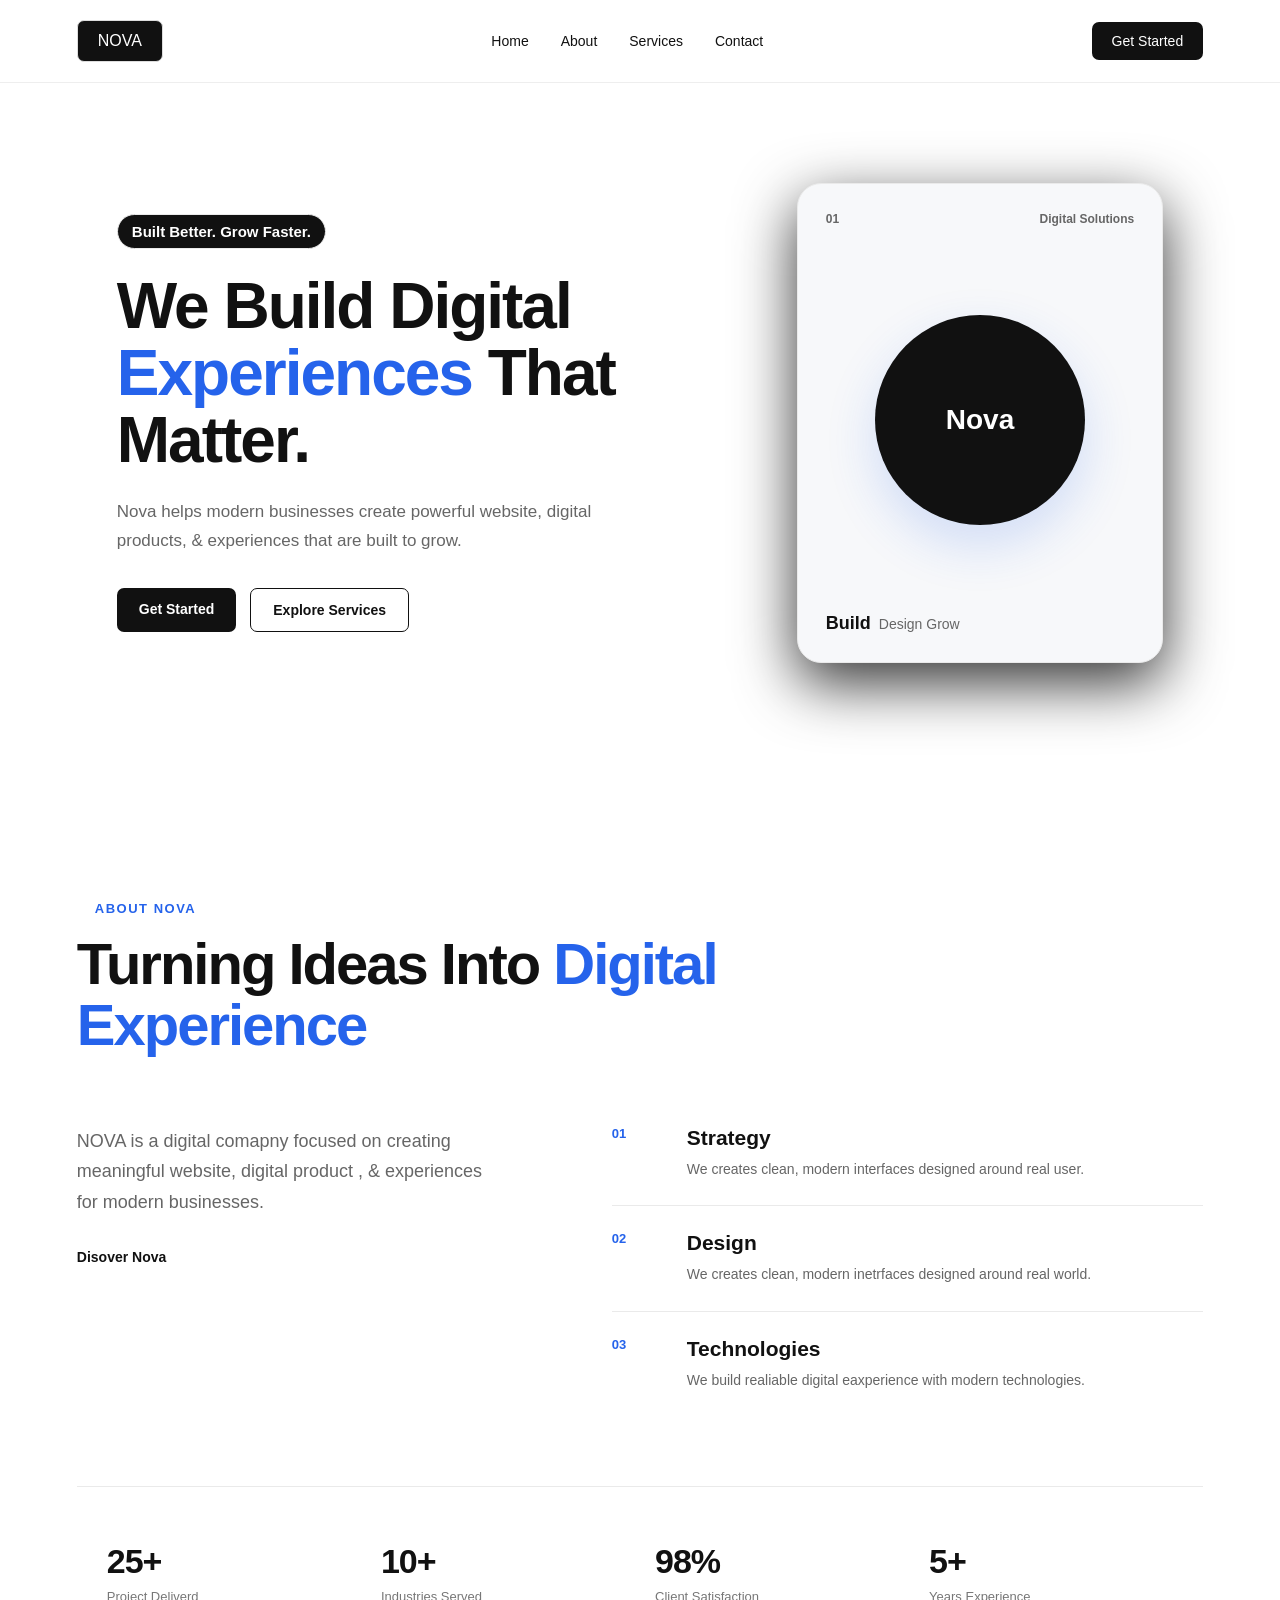
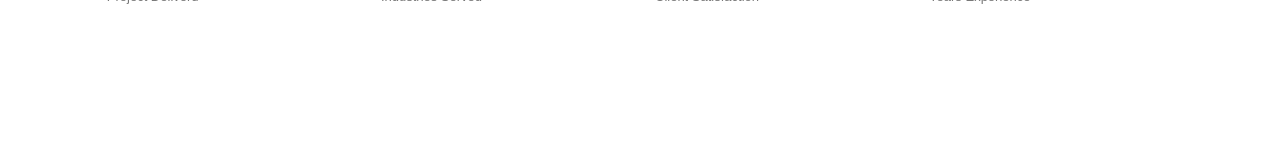
==== nova.html @ 720a5a6a "update html" ====
<!DOCTYPE html>
<html lang="en">
<head>
    <meta charset="UTF-8">
    <meta name="viewport" content="width=device-width, initial-scale=1.0">
    <title>NOVA</title>
    <link rel="stylesheet" href="nova.css">
</head>
<body>
    <header class="header">
        <nav class="navbar">
            <div class="logo" id="logo">NOVA</div>
            <ul class="nav-links">
                <li><a href="#home">Home</a></li>
                <li><a href="#About">About</a></li>
                <li><a href="#Services">Services</a></li>
                <li><a href="#Contact">Contact</a></li>
            </ul>
            <button class="button">Get Started</button>
        </nav>
    </header>

    <main>
        <section class="hero" id="home">
            <div class="hero-content">
                <span class="hero-badge">
                    Built Better. Grow Faster.
                </span>

                <h1>
                    We Build Digital
                    <span>Experiences</span>
                    That Matter.
                </h1>
                <p>Nova helps modern businesses create powerful website, digital products, & experiences that are built to grow.</p>

                <div class="hero-button">
                    <a href="#" class="hero-btn primary-btn">
                        Get Started
                    </a>

                    <a href="#" class="hero-btn secondary-btn">Explore Services</a>
                </div>
            </div>
            <div class="hero-visual">
                <div class="visual-card">
                    <div class="visual-top">
                        <span>01</span>
                        <span>Digital Solutions</span>
                    </div>
                    <div class="visual-circle" id="fNova">
                        Nova
                    </div>
                    <div class="visual-bottom">
                        <strong>
                            Build
                        </strong>
                        <span>
                            Design Grow
                        </span>
                    </div>
                </div>
            </div>
        </section>
        <section class="about" id="About">
            <div class="about-container">
                <div class="about-header">
                    <span class="about-label">
                        ABOUT NOVA
                    </span>
                    <h2>
                        Turning Ideas Into
                        <span>Digital Experience</span>
                    </h2>
                </div>
                <div class="about-main">
                    <div class="about-intro">
                        <p>
                        NOVA is a digital comapny focused on creating meaningful website, digital product , & experiences for modern businesses.
                        </p>
                        <a href="#" class="about-link"> Disover Nova</a>
                    </div>

                    <div class="about-features">
                        <div class="about-feature">
                            <span class="feature-number">
                                01
                            </span>
                            <div>
                                <h3>
                                    Strategy
                                </h3>
                                <p>
                                        We creates clean, modern interfaces designed around real user.
                                </p>
                            </div>
                        </div>
                        <div class="about-feature">
                            <span class="feature-number">
                                02
                            </span>
                            <div>
                                <h3>
                                    Design
                                </h3>
                                <p>
                                    We creates clean, modern inetrfaces designed around real world.
                                </p>
                            </div>
                        </div>
                        <div class="about-feature">
                            <span class="feature-number">
                                03
                            </span>
                            <div>
                                <h3>
                                    Technologies
                                </h3>
                                <p>
                                    We build realiable digital eaxperience with modern technologies.
                                </p>
                            </div>
                        </div>
                    </div>
                </div>
                <div class="about-stats">
                    <div class="about-stat">
                        <strong>
                            25+
                        </strong>
                        <span>
                            Project Deliverd
                        </span>
                    </div>
                    <div class="about-stat">
                        <strong>
                            10+
                        </strong>
                        <span>
                            Industries Served
                        </span>
                    </div>
                    <div class="about-stat">
                        <strong>
                            98%
                        </strong>
                        <span>
                            Client Satisfaction
                        </span>
                    </div>
                    <div class="about-stat">
                        <strong>
                            5+
                        </strong>
                        <span>
                            Years Experience
                        </span>
                    </div>
                </div>
            </div>
        </section>
    </main>
    <script src="nova.js"></script>
</body>
</html>
---- nova.css ----
*{
    margin: 0;
    padding: 0;
    box-sizing: border-box;
}


body{
    font-family: Arial,sans-serif;
    background: #ffffff;
    color: #111111;
}

.header{
    width: 100%;
    padding: 20px 6%;
    border-bottom: 1px solid #eeeeee;
}

.navbar{
    max-width: 1200px;
    margin: auto;
    display: flex;
    align-items: center;
    justify-content: space-between;
}

.nav-links{
    display: flex;
    gap: 32px;
    list-style: none;
}

.button{
    margin: 0;
    padding: 11px 20px;
    border: none;
    border-radius: 7px;
    background: #111111;
    color: #ffffff;
    font-size: 14px;
    cursor: pointer;
    transition: 0.3s ease;
}

.button:hover{
    background: #333333;
    transform: translateY(-2px);
}

.button:active{
    transform: scale(0.96);
}

.visual-circle:hover{
    background: #333333;
    transform: translateY(-2px);
}

.visual-circle:active{
    transform: scale(1);
}

.nav-links a{
    position: relative;
    text-decoration: none;
    color: #111111;
    font-size: 14px;
    font-weight: 500;
    transition: color 0.3 ease;

}

.nav-links a::after{
    content: "";
    position: absolute;
    left: 0;
    bottom: -6px;
    width: 0;
    height: 2px;
    background: #2563eb;
    transition: width 0.3 ease;
}

.nav-links a:hover{
    color: #2563eb;
}

.nav-links a:hover::after{
    width: 100%;
}

.hero{
    max-width: 1200px;
    min-height: 620px;
    margin: auto;
    padding: 100px 6%;
    display: flex;
    align-items: center;
    justify-content: space-between;
    gap: 60px;
}

.hero-content{
    max-width: 620px;
}

.hero-badge{
    display: inline-block;
    margin-bottom: 24px;
    padding: 8px 14px;
    border: 1px solid #eaeaea;
    border-radius: 50px;
    color: #ffffff;
    font-size: 15px;
    font-weight: 600;
    background-color: #111111;
}

.hero-content h1{
    margin-bottom: 24px;
    color: #111111;
    font-size: 64px;
    line-height: 1.05;
    letter-spacing: -2px;
}

.hero-content h1 span{
    color: #2563eb;
}

.hero-content p{
    max-width: 540px;
    margin-bottom: 32px;
    color: #666666;
    font-size: 17px;
    line-height: 1.7;
}

.hero-button{
    display: flex;
    gap: 14px;
}

.hero-btn{
    padding: 13px 22px;
    border-radius: 7px;
    text-decoration: none;
    font-size: 14px;
    font-weight: 600;
    transition: 0.3 ease;
}

.primary-btn{
    background-color: #111111;
    color: #ffffff;
}
.primary-btn:hover{
    background: #2563eb;
    transform: translateY(-2px);
}

.logo{
    padding: 11px 20px;
    border: 1px solid #dddddd;
    border-radius: 7px;
    background-color: #111111;
    color: #ffffff;
    cursor: pointer;
}

.secondary-btn{
    border: 1px solid #dddddd;
    color: #111111;
    border-color: #111111;
}

.secondary-btn:hover{
    background: #2563eb;
    transform: translateY(-2px);
}

.secondary-btn{
    border: 1px solid #dddddd;
    color: #111111;
    border-color: #111111;
}

.secondary-btn:hover{
    border-color: #2563eb;
    color: #ffffff;
    transform: translateY(-2px);
}

.hero-visual{
    width: 430px;
    height: 480px;
    display: flex;
    align-items: center;
    justify-content: center;
}

.visual-card{
    width: 100%;
    height: 100%;
    padding: 28px;
    border: 1px solid #eaeaea;
    border-radius: 24px;
    background-color: #f7f8fa;
    display: flex;
    flex-direction: column;
    justify-content: space-between;
    box-shadow: 0 20px 60px rgba(0, 0, 0, 0.8);
}

.visual-card:hover{
    transform: scale(1.1);
    transition: 2s ease;
}

.visual-card:active{
    scale: 0.96;
}



.visual-top{
    display: flex;
    justify-content: space-between;
    color: #666666;
    font-size: 12px;
    font-weight: 600;
}

.visual-circle{
    width: 210px;
    height: 210px;
    margin: auto;
    border-radius: 50%;
    background: #111111;
    color: #ffffff;
    display: flex;
    align-items: center;
    justify-content: center;
    font-size: 28px;
    font-weight: 700;
    box-shadow: 0 20px 50px rgba(37, 99, 235, 0.18);
    transition: 0.3s ease;
    cursor: pointer;
}

.visual-bottom{
    display: flex;
    align-items: center;
    gap: 8px;
    color: #666666;
    font-size: 14px;
}

.visual-bottom strong{
    color: #111111;
    font-size: 18px;
}

.about{
    padding: 120px 6%;
    background: #ffffff;
}

.about-container{
    max-width: 1200px;
    margin: auto;
}

.about-header{
    max-width: 800px;
    margin-bottom: 70px;
}

.about-label{
    display: inline-block;
    margin: 18px;
    color: #2563eb;
    font-size: 13px;
    font-weight: 700;
    letter-spacing: 1.5px;
}

.about-header h2{
    color: #111111;
    font-size: 58px;
    line-height: 1.05;
    letter-spacing: -2px;
}

.about-header h2 span{
    color: #2563eb;
}


.about-main{
    display: grid;
    grid-template-columns: 1fr 1.3fr;
    gap: 80px;
    padding-bottom: 70px;
    border-bottom: 1px solid #eaeaea;
}

.about-intro{
    max-width: 420px;
}

.about-intro p{
    margin-bottom : 30px;
    color: #666666;
    font-size: 18px;
    line-height: 1.7;
}

.about-link{
    display: inline-flex;
    align-items: center;
    gap: 10px;
    color: #111111;
    text-decoration: none;
    font-size: 14px;
    font-weight: 700;
    transition: 0.3s ease;
}

.about-link:hover{
    color: #2563eb;
}


.about-features{
    display: flex;
    flex-direction: column;
}


.about-feature{
    display: grid;
    grid-template-columns: 55px 1fr;
    gap: 20px;
    padding: 25px 0;
    border-bottom: 1px solid #eaeaea;
    transition: 0.3s ease;
}


.about-feature:first-child{
    padding-top: 0;
}

.about-feature:last-child{
    border-bottom: none;
}


.feature-number{
    color: #2563eb;
    font-size: 13px;
    font-weight: 700;
}

.about-feature h3{
    margin-bottom: 8px;
    color: #111111;
    font-size: 21px;
}


.about-feature p{
    max-width: 430px;
    color: #666666;
    font-size: 14px;
    line-height: 1.6;

}


.about-feature:hover{
    transform: translateX(6px);
}


.about-stats{
    display: grid;
    grid-template-columns: repeat(4,1fr);
    gap: 30px;
    padding: 30px;
    padding-top: 55px;
}



.about-stat{
    display: flex;
    flex-direction: column;
    gap: 8px;
}

.about-stat strong{
    color: #111111;
    font-size: 34px;
    letter-spacing: -1px;
}


.about-stat span{
    color: #777777;
    font-size: 13px;
}
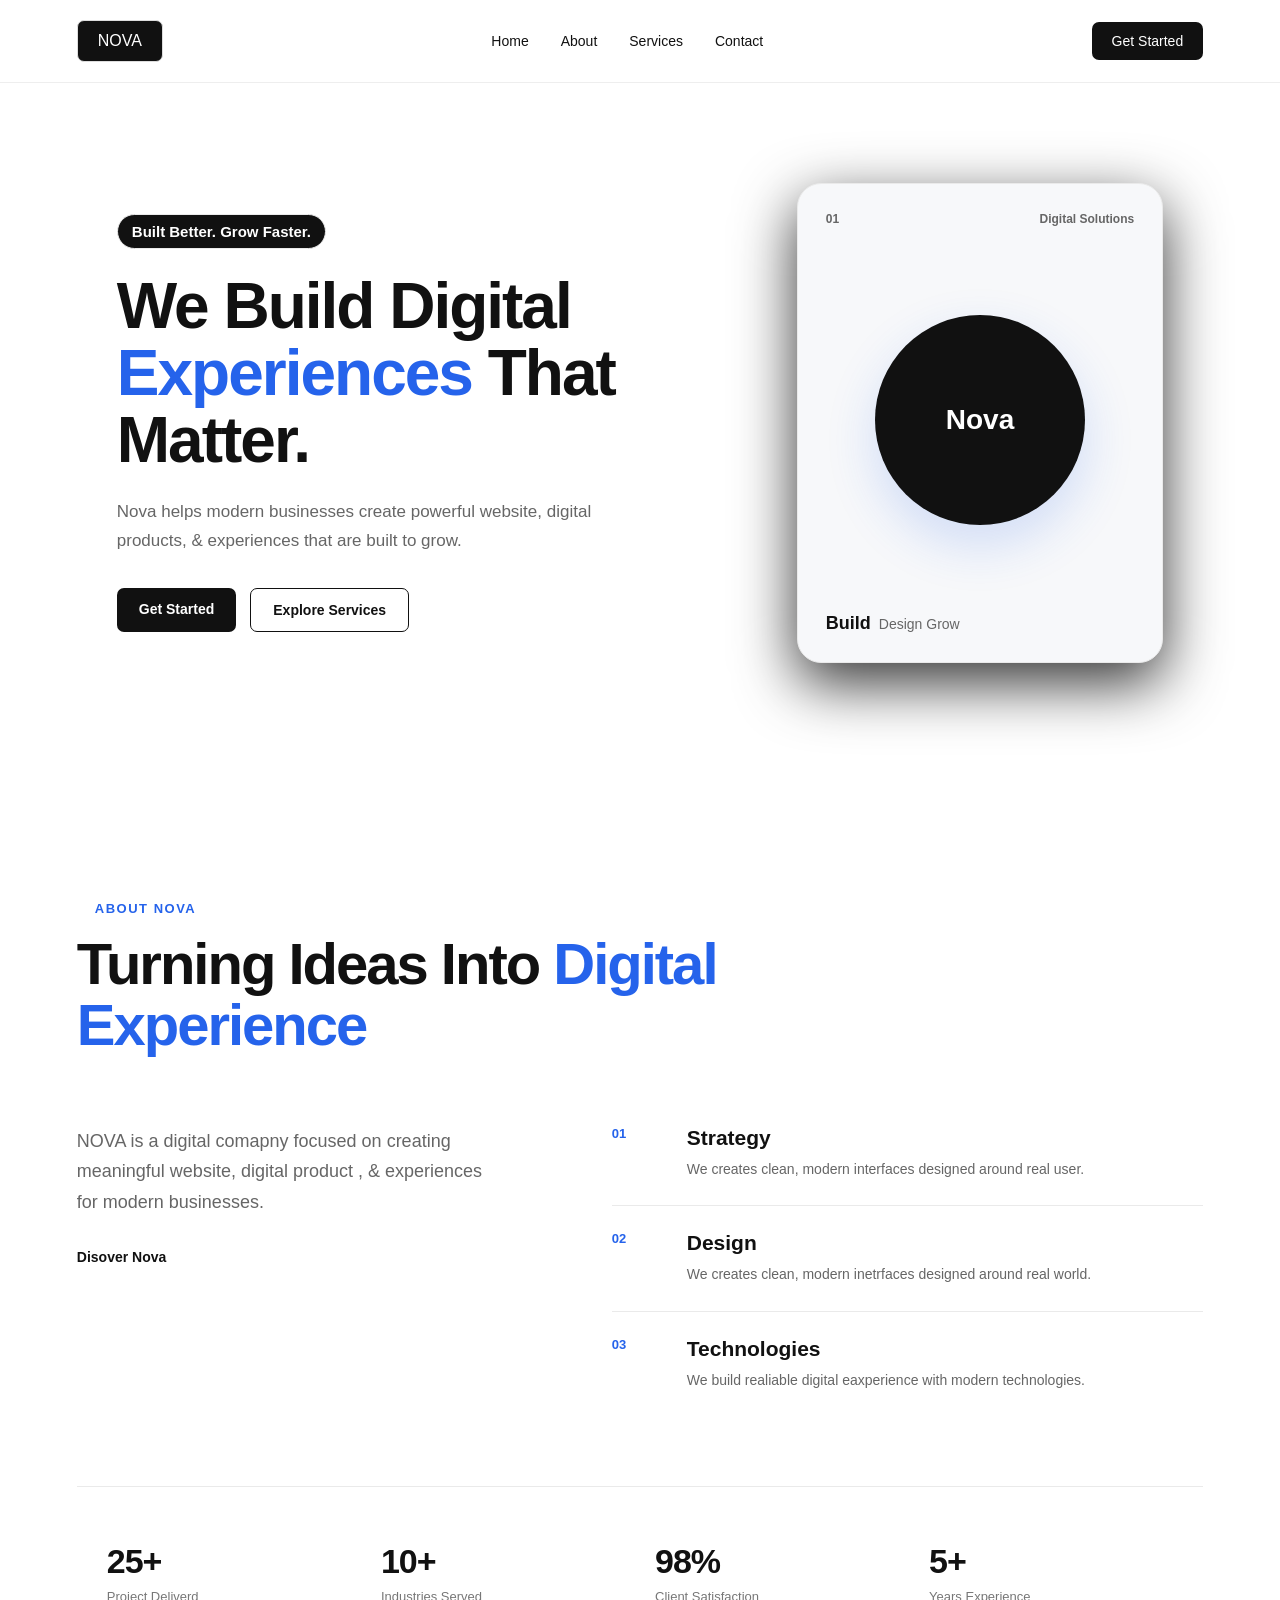
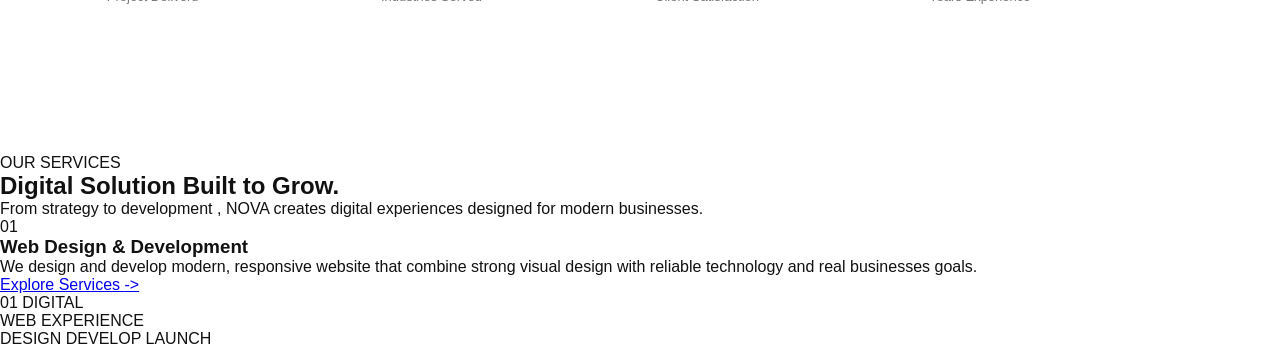
==== commit 693cfab8: "update html in  NOVA" ====
--- a/nova.html
+++ b/nova.html
@@ -159,6 +159,78 @@
                 </div>
             </div>
         </section>
+        <section class="Services" id="Services">
+            <div class="services-container">
+                <div class="services-header">
+                    <div>
+                        <span class="services-label">
+                            OUR SERVICES
+                        </span>
+                        <h2>
+                            Digital Solution
+                            <span> Built to Grow.</span>
+                        </h2>
+                    </div>
+                    <p class="Services-intro">
+                        From strategy to development , NOVA creates digital experiences designed for modern businesses.
+                    </p>
+                </div>
+                <div class="featured-services">
+                    <div class="feature-service-content">
+                        <span class="service-number">
+                            01
+                        </span>
+                        <h3>
+                            Web Design & Development
+                        </h3>
+
+                        <p>
+                            We design and develop modern, responsive website that combine strong visual design with reliable technology and real businesses goals.
+                        </p>
+
+                        <a href="#" class="service-link">
+                            Explore Services
+                            <span>-></span>
+                        </a>
+                    </div>
+                    <div class=featured-service-visual">
+                        <div class="service-visual-top">
+                            <span>
+                                01
+                            </span>
+                            <span>
+                                DIGITAL
+                            </span>
+                        </div>
+                        <div class="service-visual-center">
+                            <span class="visual-word">
+                                WEB
+                            </span>
+                            <span class="visual-line">
+
+                            </span>
+                            <span class="visual-word">
+                                EXPERIENCE
+                            </span>
+                        </div>
+
+                        <div class="services-bottom">
+                            <span>
+                                DESIGN
+                            </span>
+
+                            <span>
+                                DEVELOP
+                            </span>
+
+                            <span>
+                                LAUNCH
+                            </span>
+                        </div>
+                    </div>
+                </div>
+            </div>
+        </section>
     </main>
     <script src="nova.js"></script>
 </body>
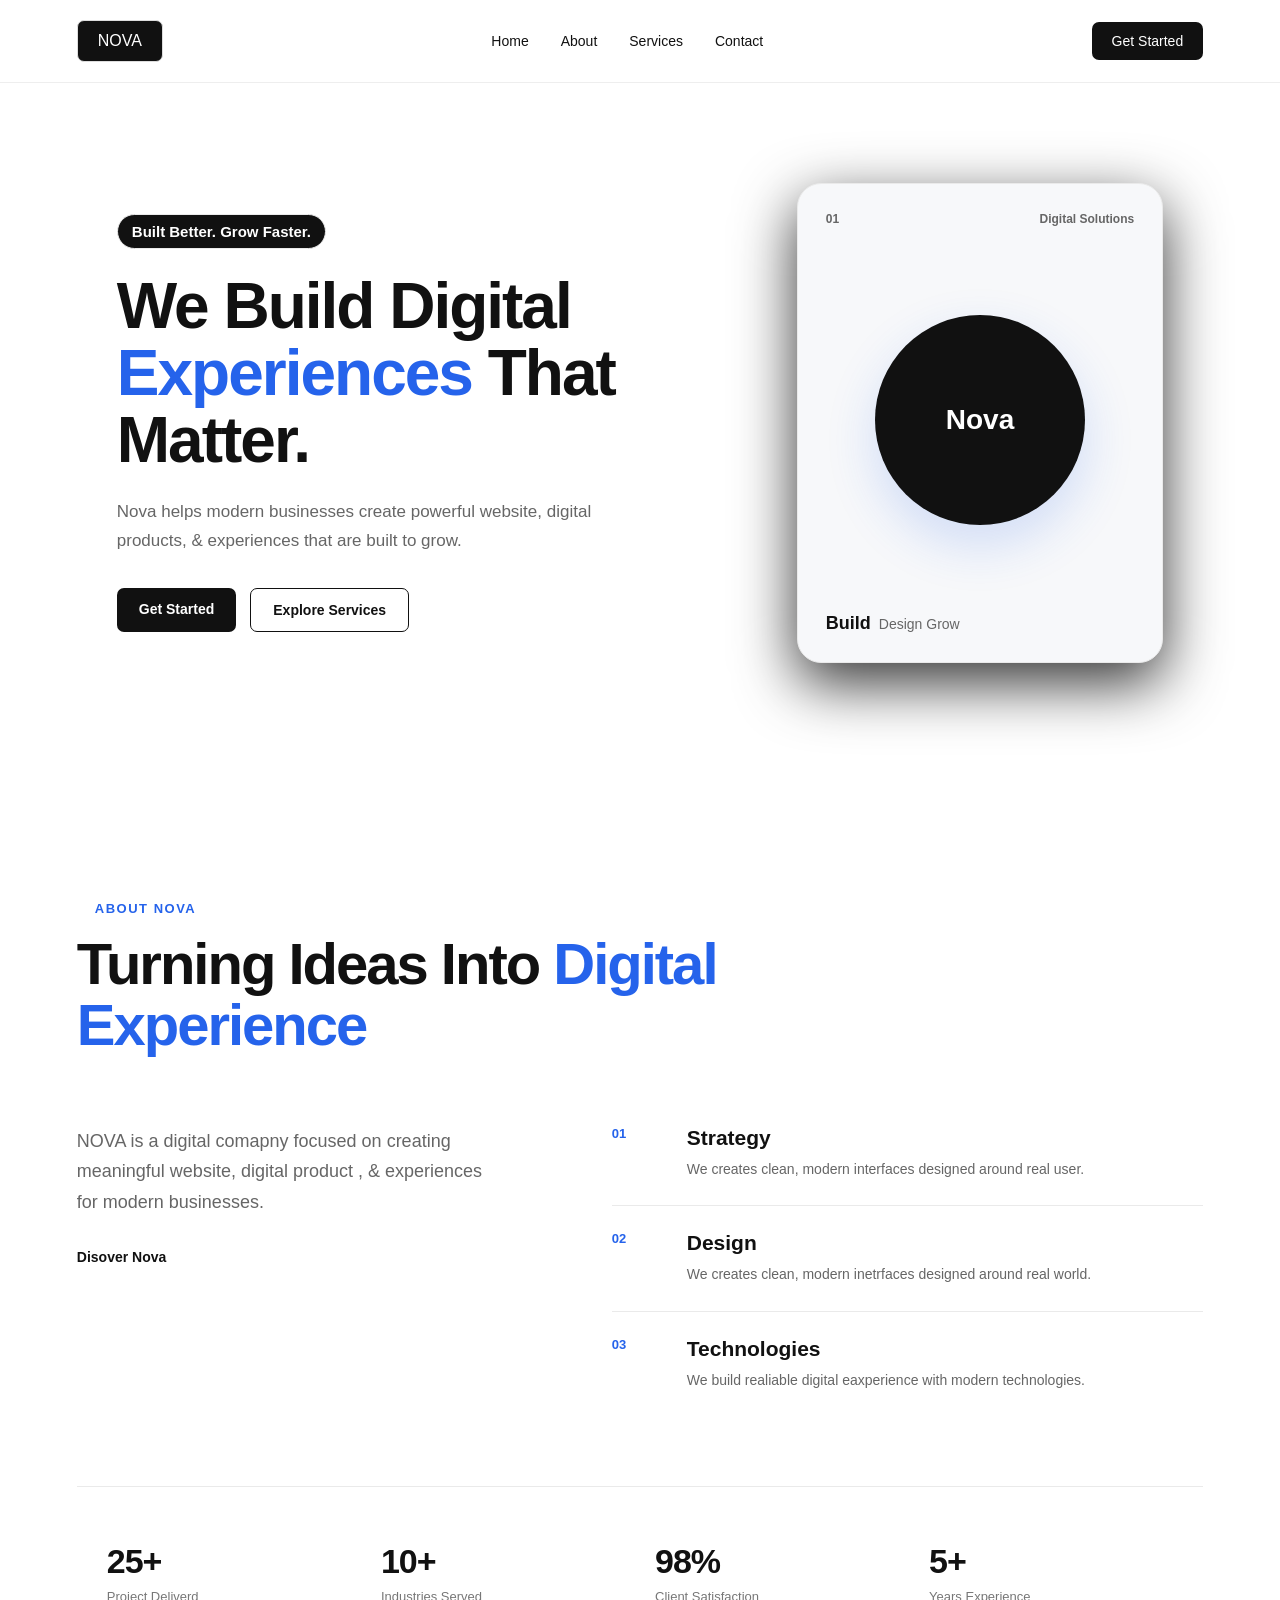
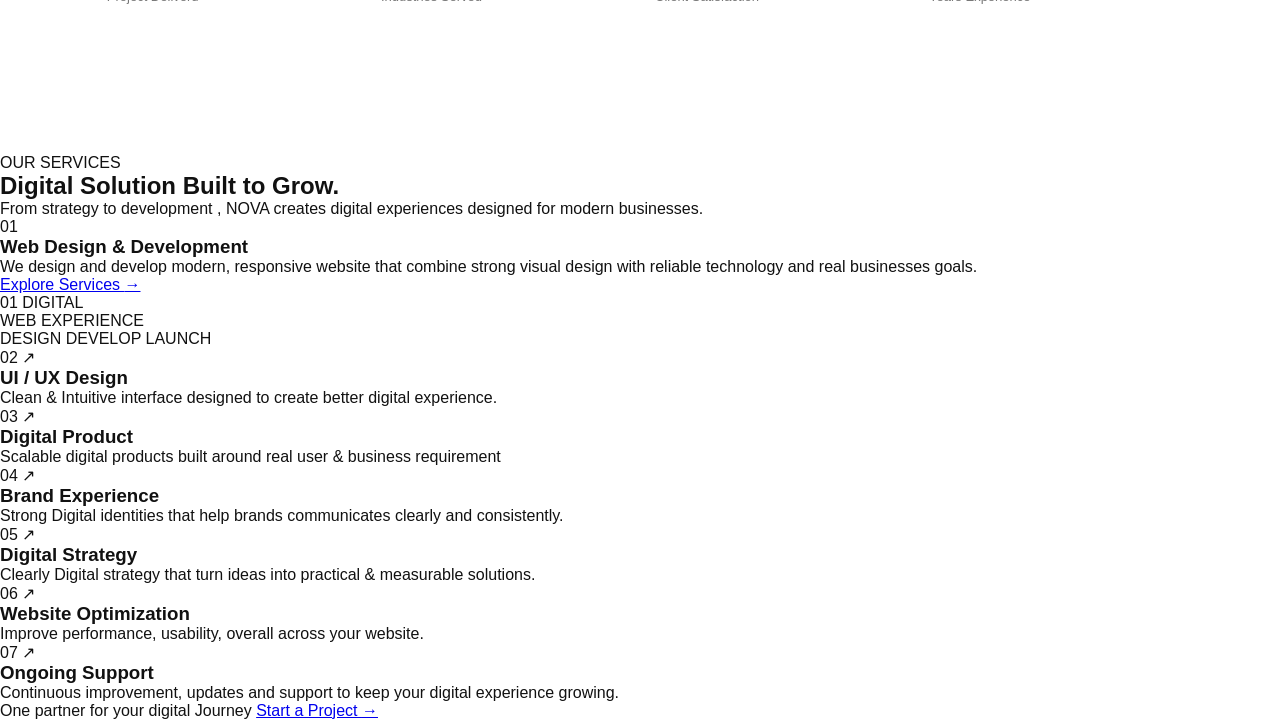
==== commit aa079ac9: "Update HTML" ====
--- a/nova.html
+++ b/nova.html
@@ -190,7 +190,7 @@
 
                         <a href="#" class="service-link">
                             Explore Services
-                            <span>-></span>
+                            <span> → </span>
                         </a>
                     </div>
                     <div class=featured-service-visual">
@@ -228,6 +228,121 @@
                             </span>
                         </div>
                     </div>
+                </div>
+                <div class="service-grid">
+                    <div class="service-card">
+                        <div class="service-card-top">
+                            <span>
+                                02
+                            </span>
+                            <span class="service-arrow"> ↗ </span>
+                        </div>
+                        <div class="service-card-content">
+                        <h3>
+                            UI / UX Design
+                        </h3>
+                        <p>
+                            Clean & Intuitive interface designed to create better digital experience.
+                        </p>
+                        </div>
+                    </div>
+
+                    <div class="service-card-line"></div>
+                </div>
+
+                <div class="service-card">
+                    <div class="service-card-top">
+                        <span> 03 </span>
+                        <span class="service-arrow"> ↗ </span>
+                    </div>
+                    <div class="service-card-content">
+                        <h3>
+                            Digital Product
+                        </h3>
+                        <p>
+                            Scalable digital products built around real user & business requirement
+                        </p>
+                    </div>
+                    <div class="service-card-line"></div>
+                </div>
+                <div class="service-card">
+                    <div class="service-card-top">
+                        <span>
+                            04
+                        </span>
+                        <span class="service-arrow">
+                            ↗
+                        </span>
+                    </div>
+                    <div class="service-card-content">
+                        <h3>
+                            Brand Experience
+                        </h3>
+                        <p>
+                            Strong Digital identities that help brands communicates clearly and consistently.
+                        </p>
+                    </div>
+                    <div class="service-card-line"></div>
+                </div>
+                <div class="service-card">
+                    <div class="service-card-top">
+                        <span>
+                            05
+                        </span>
+                        <span class="service-arrow"> ↗ </span>
+                    </div>
+                    <div class="service-card-content">
+                        <h3>
+                            Digital Strategy
+                        </h3>
+                        <p>
+                            Clearly Digital strategy that turn ideas into practical & measurable solutions.
+                        </p>
+                    </div>
+                    <div class="service-card-line"></div>
+                </div>
+                <div class="service-card">
+                    <div class="service-card-top">
+                        <span>
+                            06
+                        </span>
+                        <span class="service-arrow"> ↗ </span>
+                    </div>
+                    <div class="service-card-content">
+                        <h3>
+                            Website Optimization
+                        </h3>
+                        <p>
+                            Improve performance, usability, overall across your website.
+                        </p>
+                    </div>
+                    <div class="service-card-line"></div>
+                </div>
+                <div class="service-card">
+                    <div class="service-card-top">
+                        <span> 
+                            07
+                        </span>
+                        <span class="service-arrow"> ↗ </span>
+                    </div>
+                    <div class="service-card-content">
+                        <h3>
+                            Ongoing Support
+                        </h3>
+                        <p>
+                            Continuous improvement, updates and support to keep your digital experience growing.
+                        </p>
+                    </div>
+                    <div class="service-card-line"></div>
+                    </div>
+                </div>
+                <div class="service-bottom">
+                    <span>One partner for your digital Journey</span>
+
+                    <a href="#" class="service-bottom-link">
+                        Start a Project
+                        <span> → </span>
+                    </a>
                 </div>
             </div>
         </section>
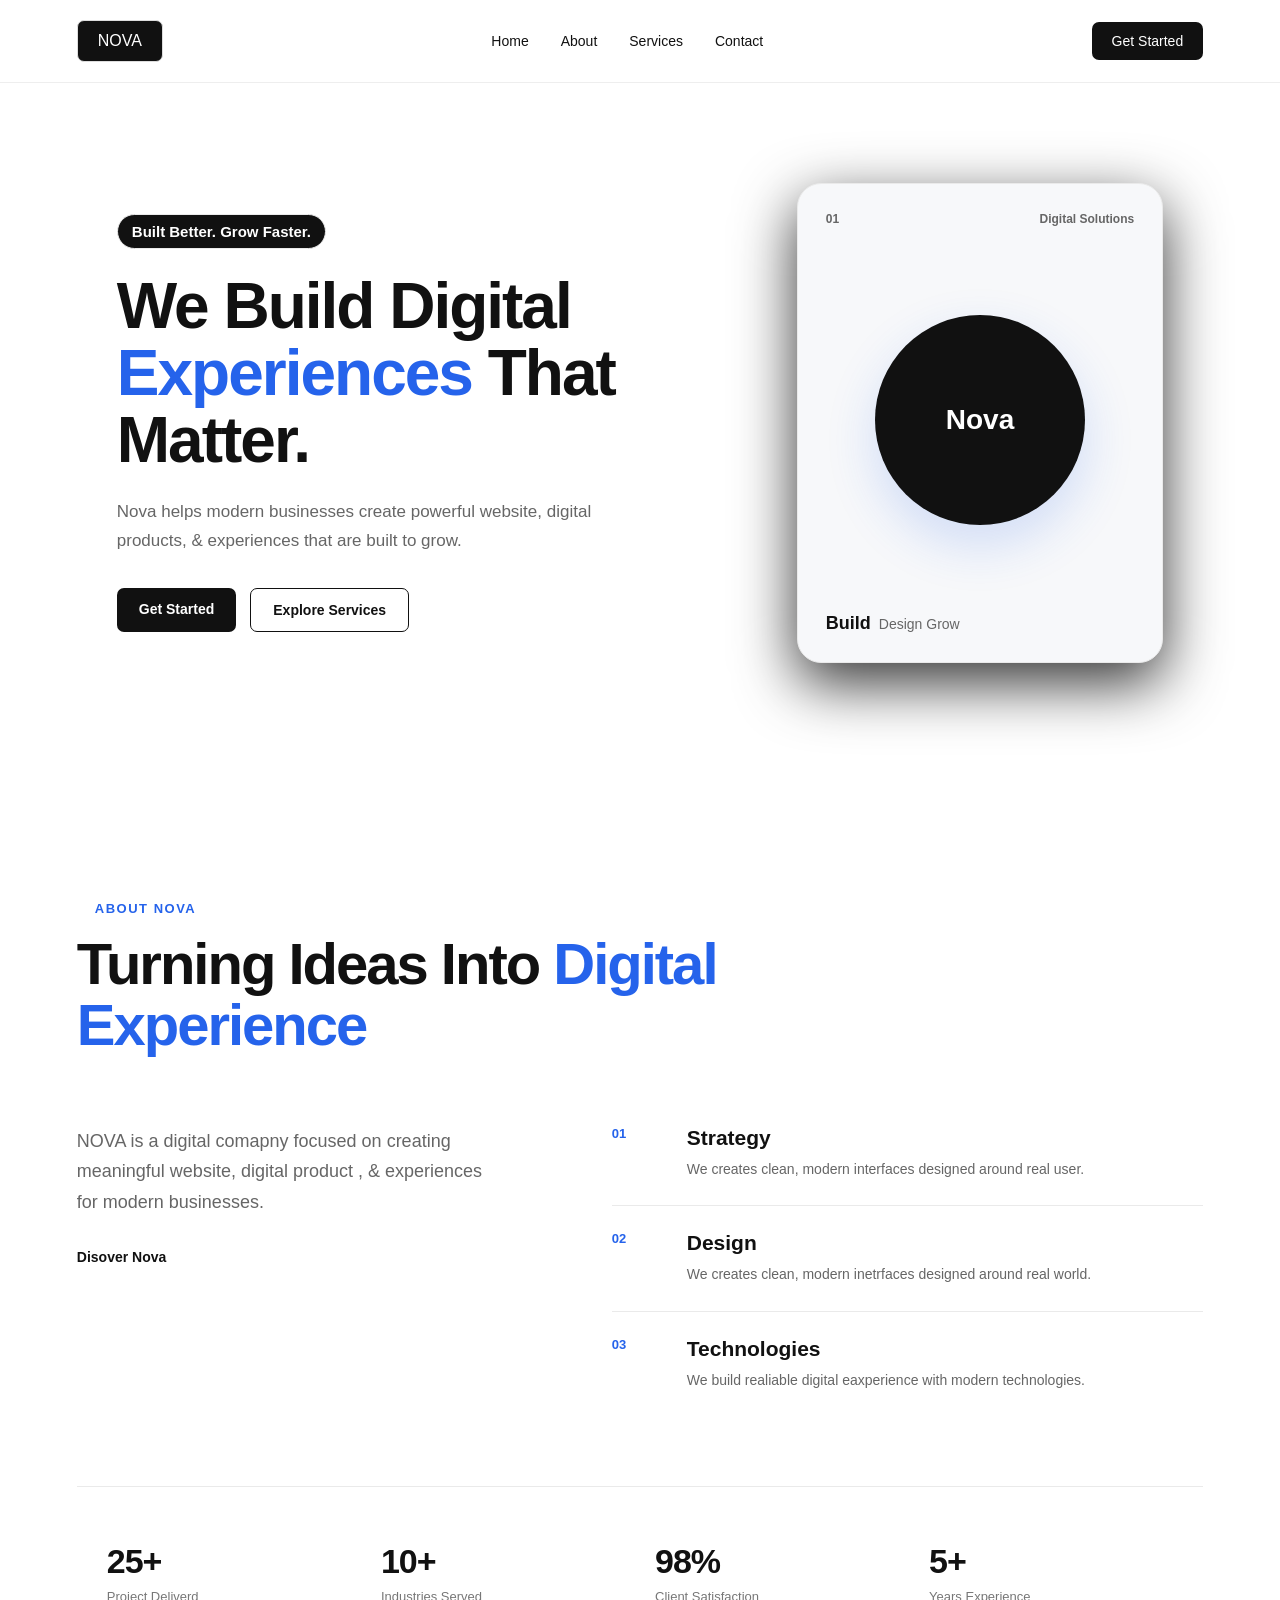
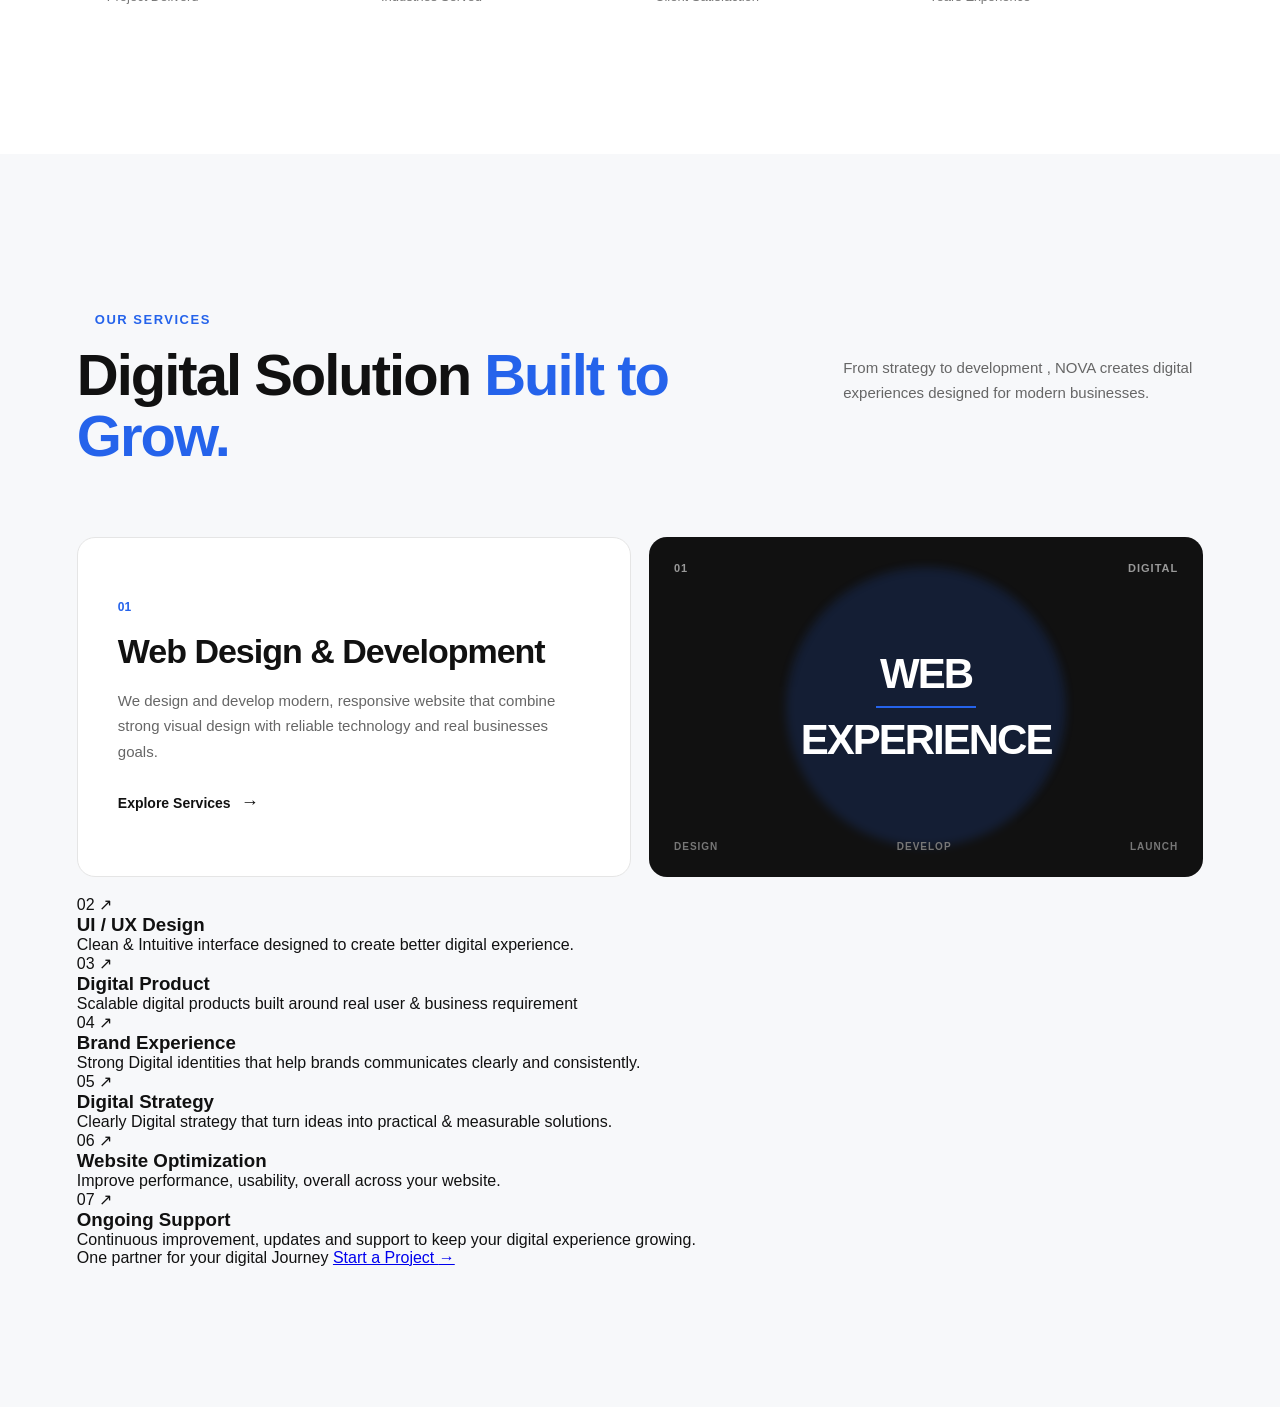
==== commit e1a2c3b8: "Service-Section" ====
--- a/nova.html
+++ b/nova.html
@@ -193,7 +193,7 @@
                             <span> → </span>
                         </a>
                     </div>
-                    <div class=featured-service-visual">
+                    <div class="featured-service-visual">
                         <div class="service-visual-top">
                             <span>
                                 01
--- a/nova.css
+++ b/nova.css
@@ -411,4 +411,210 @@
 .about-stat span{
     color: #777777;
     font-size: 13px;
+}
+
+.Services{
+    padding: 140px 6%;
+    background: #f7f8fa;
+}
+
+.services-container{
+    max-width: 1200px;
+    margin: auto;
+}
+
+.services-header{
+    display: flex;
+    align-items: center;
+    justify-content: space-between;
+    gap: 60px;
+    margin-bottom: 70px;
+}
+
+.services-label{
+    display: inline-block;
+    margin: 18px;
+    color: #2563eb;
+    font-size: 13px;
+    font-weight: 700;
+    letter-spacing: 1.5px;
+}
+
+.services-header h2{
+    max-width: 700px;
+    color: #111111;
+    font-size: 58px;
+    line-height: 1.05;
+    letter-spacing: -2px;
+}
+
+
+.services-header h2 span{
+    color:#2563eb;
+}
+
+
+.Services-intro{
+    max-width: 360px;
+    color: #666666;
+    font-size: 15px;
+    line-height: 1.7;
+}
+
+
+.featured-services{
+    display: grid;
+    grid-template-columns: 1fr 1fr;
+    gap: 18px;
+    margin-bottom: 18px;
+}
+
+
+.feature-service-content{
+    min-height: 340px;
+    padding: 40px;
+    border: 1px solid #e5e5e5;
+    border-radius: 18px;
+    background: #ffffff;
+    display: flex;
+    flex-direction: column;
+    justify-content: center;
+}
+
+
+.service-number{
+    margin-bottom: 18px;
+    color: #2563eb;
+    font-size: 12px;
+    font-weight: 700;
+}
+
+
+.feature-service-content h3{
+    max-width: 500px;
+    margin-bottom: 16px;
+    color: #111111;
+    font-size: 34px;
+    line-height: 1.15;
+    letter-spacing: -1px;
+}
+
+
+.feature-service-content p{
+    max-width: 500px;
+    margin-bottom: 28px;
+    color: #666666;
+    font-size: 15px;
+    line-height: 1.7;
+}
+
+
+.service-link{
+    display: inline-flex;
+    align-items: center;
+    gap: 10px;
+    width: fit-content;
+    color: #111111;
+    text-decoration: none;
+    font-size: 14px;
+    font-weight: 700;
+    transition: 0.3s ease;
+}
+
+
+.service-link:hover{
+    color: #2563eb;
+}
+
+
+.service-link span{
+    font-size: 18px;
+    transition: 0.3s ease;
+}
+
+.service-link:hover span{
+    transform: translateX(5px);
+}
+
+
+.featured-service-visual{
+    min-height: 340px;
+    padding: 25px;
+    border-radius: 18px;
+    background-color: #111111;
+    color: #ffffff;
+    display: flex;
+    flex-direction: column;
+    justify-content: space-between;
+    overflow: hidden;
+    position: relative;
+}
+
+
+.featured-service-visual::before{
+    content: "";
+    position: absolute;
+    width: 280px;
+    height: 280px;
+    bottom: 50%;
+    left: 50%;
+    transform: translate(-50%,50%);
+    border-radius: 50%;
+    background:#2563eb;
+    opacity: 0.16;
+    filter: blur(5px);
+}
+
+.featured-service-visual:hover{
+    transform: translateY(-2px);
+    cursor: pointer;
+}
+
+.service-visual-top{
+    position: relative;
+    z-index: 1;
+    display: flex;
+    justify-content: space-between;
+    color: #999999;
+    font-size: 11px;
+    font-weight: 600;
+    letter-spacing: 1px;
+}
+
+
+.service-visual-center{
+    position: relative;
+    z-index: 1;
+    display: flex;
+    flex-direction: column;
+    align-items: center;
+    justify-content: center;
+    gap: 8px;
+}
+
+
+.visual-word{
+    color: #ffffff;
+    font-size: 42px;
+    font-weight: 800;
+    letter-spacing: -2px;
+}
+
+
+.visual-line{
+    width: 100px;
+    height: 2px;
+    background: #2563eb;
+}
+
+
+.services-bottom{
+    position: relative;
+    z-index: 1;
+    display: flex;
+    justify-content: space-between;
+    color: #777777;
+    font-size: 10px;
+    font-weight: 600;
+    letter-spacing: 1px;
 }
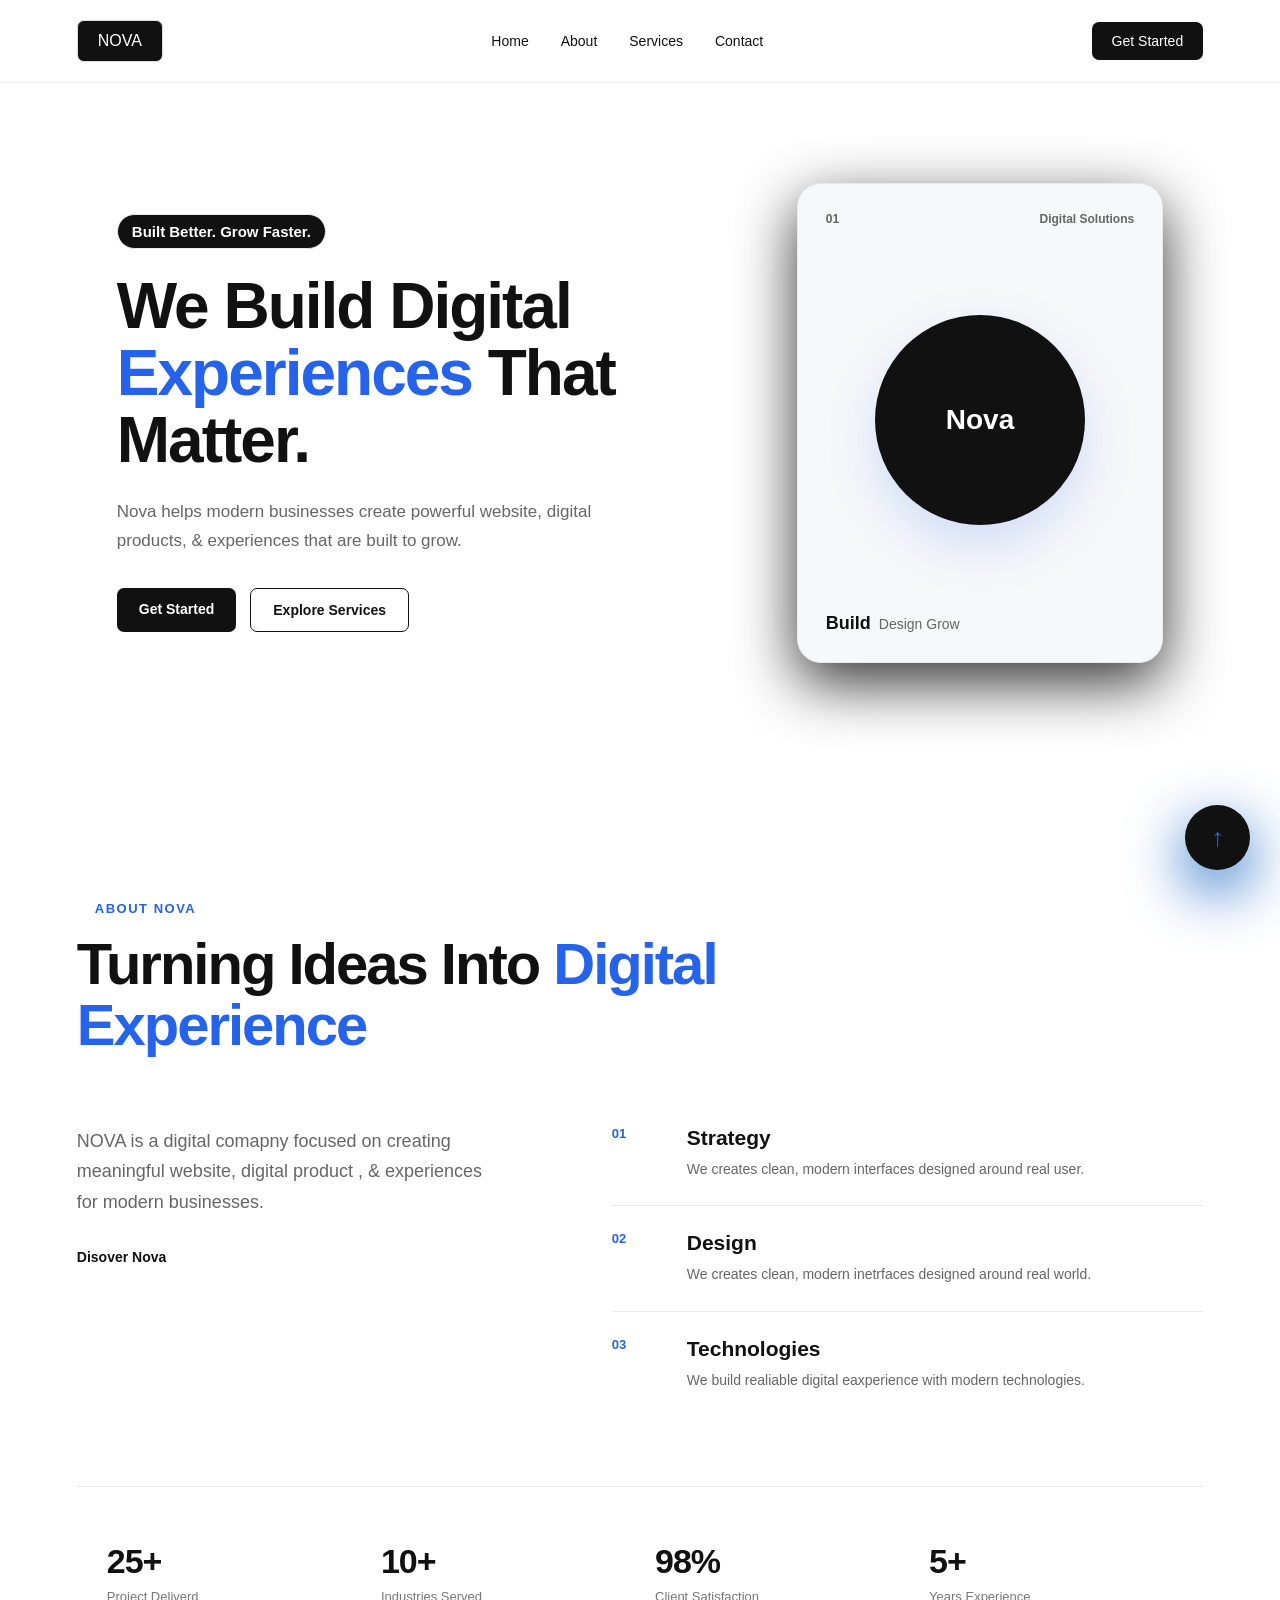
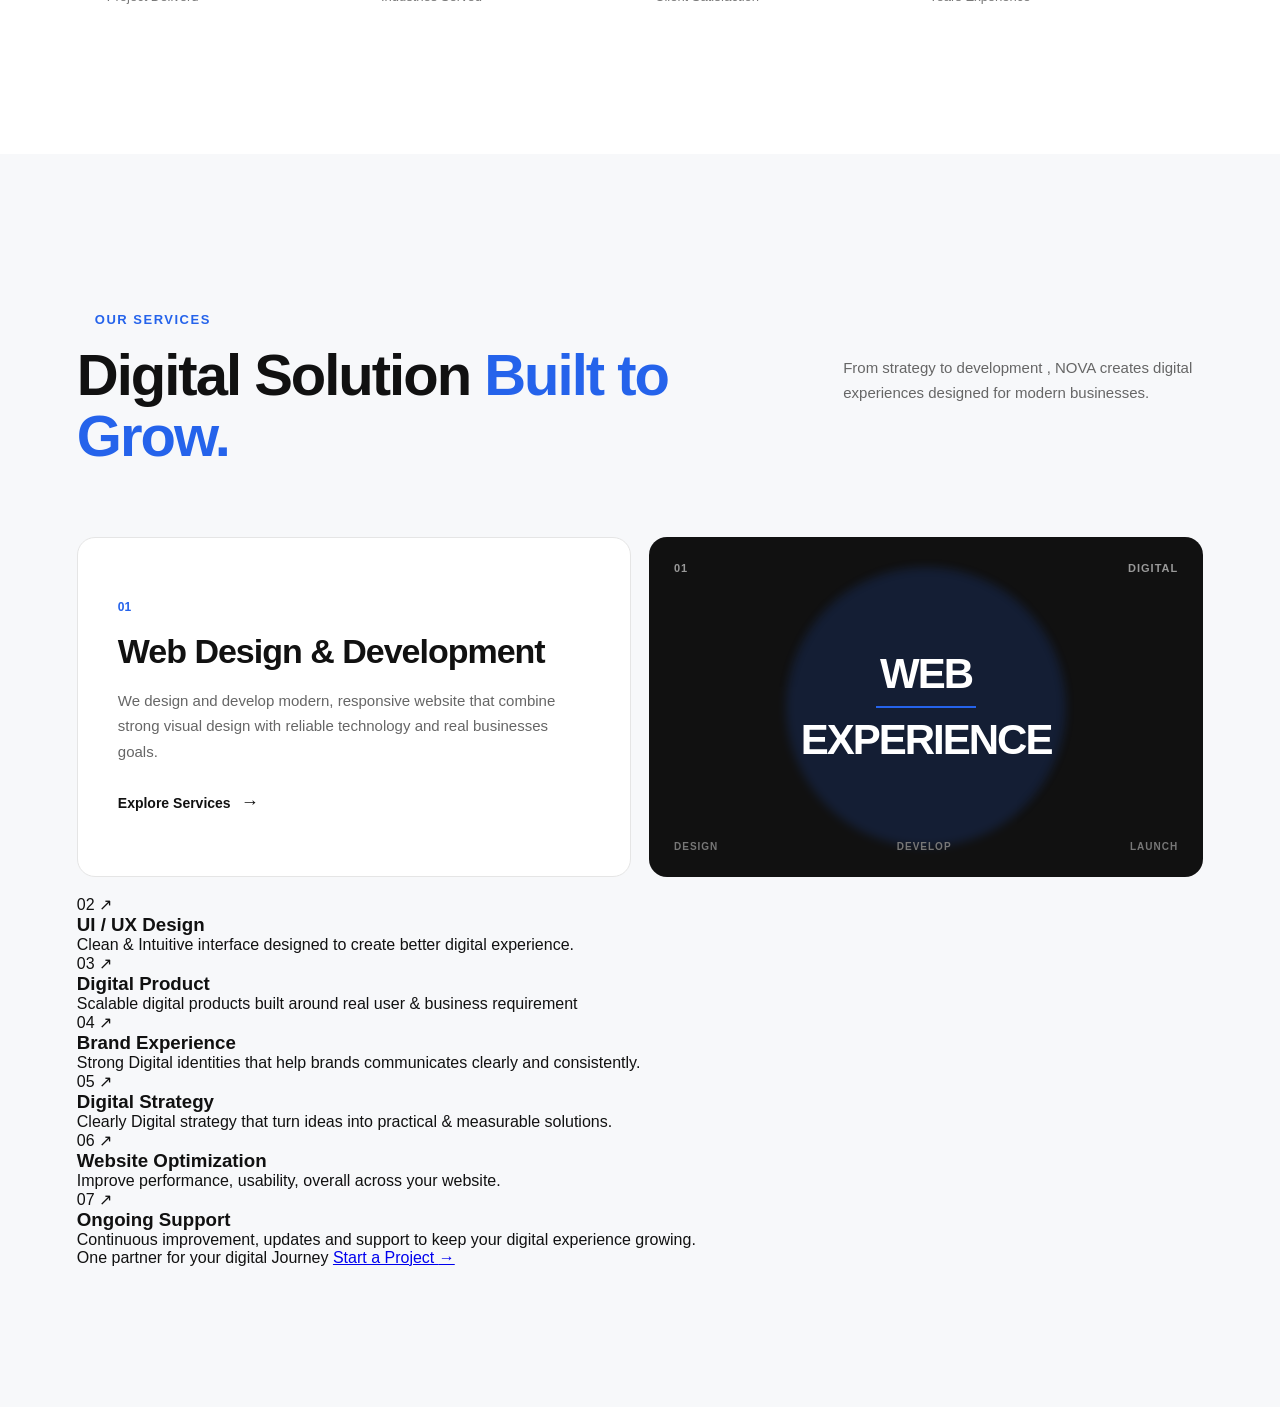
==== commit 9debca9c: "floating btn" ====
--- a/nova.html
+++ b/nova.html
@@ -8,7 +8,7 @@
 </head>
 <body>
     <header class="header">
-        <nav class="navbar">
+        <nav class="navbar" id="navbar">
             <div class="logo" id="logo">NOVA</div>
             <ul class="nav-links">
                 <li><a href="#home">Home</a></li>
@@ -26,7 +26,7 @@
                 <span class="hero-badge">
                     Built Better. Grow Faster.
                 </span>
-
+                
                 <h1>
                     We Build Digital
                     <span>Experiences</span>
@@ -345,7 +345,25 @@
                     </a>
                 </div>
             </div>
+       
+       
         </section>
+            <button class="Floatingbtn" onclick="goToSection()"> 
+           <span> ↑ </span>
+           <Style>
+        @keyframes float {
+            0%, 100% {
+                transform: translateY(0);
+            }
+
+            50% {
+                transform: translateY(-12px);
+            }
+        }
+     </Style>
+     
+        </button>
+        
     </main>
     <script src="nova.js"></script>
 </body>
--- a/nova.css
+++ b/nova.css
@@ -10,6 +10,41 @@
     background: #ffffff;
     color: #111111;
 }
+
+.Floatingbtn {
+            position: fixed;
+            right: 30px;
+            bottom: 30px;
+
+            width: 65px;
+            height: 65px;
+
+            border-radius: 50%;
+            border: none;
+
+            background: #111111;
+            color: #2563eb;
+
+            font-size: 25px;
+            cursor: pointer;
+
+            display: flex;
+            justify-content: center;
+            align-items: center;
+
+            box-shadow: 0 20px 60px rgb(22, 99, 193);
+
+            z-index: 999;
+
+            animation: float 2s ease-in-out infinite;
+
+            transition: 0.3s;
+        }
+
+.Floatingbtn:hover{
+    box-shadow: 0 20px 60px #111111;
+}
+
 
 .header{
     width: 100%;
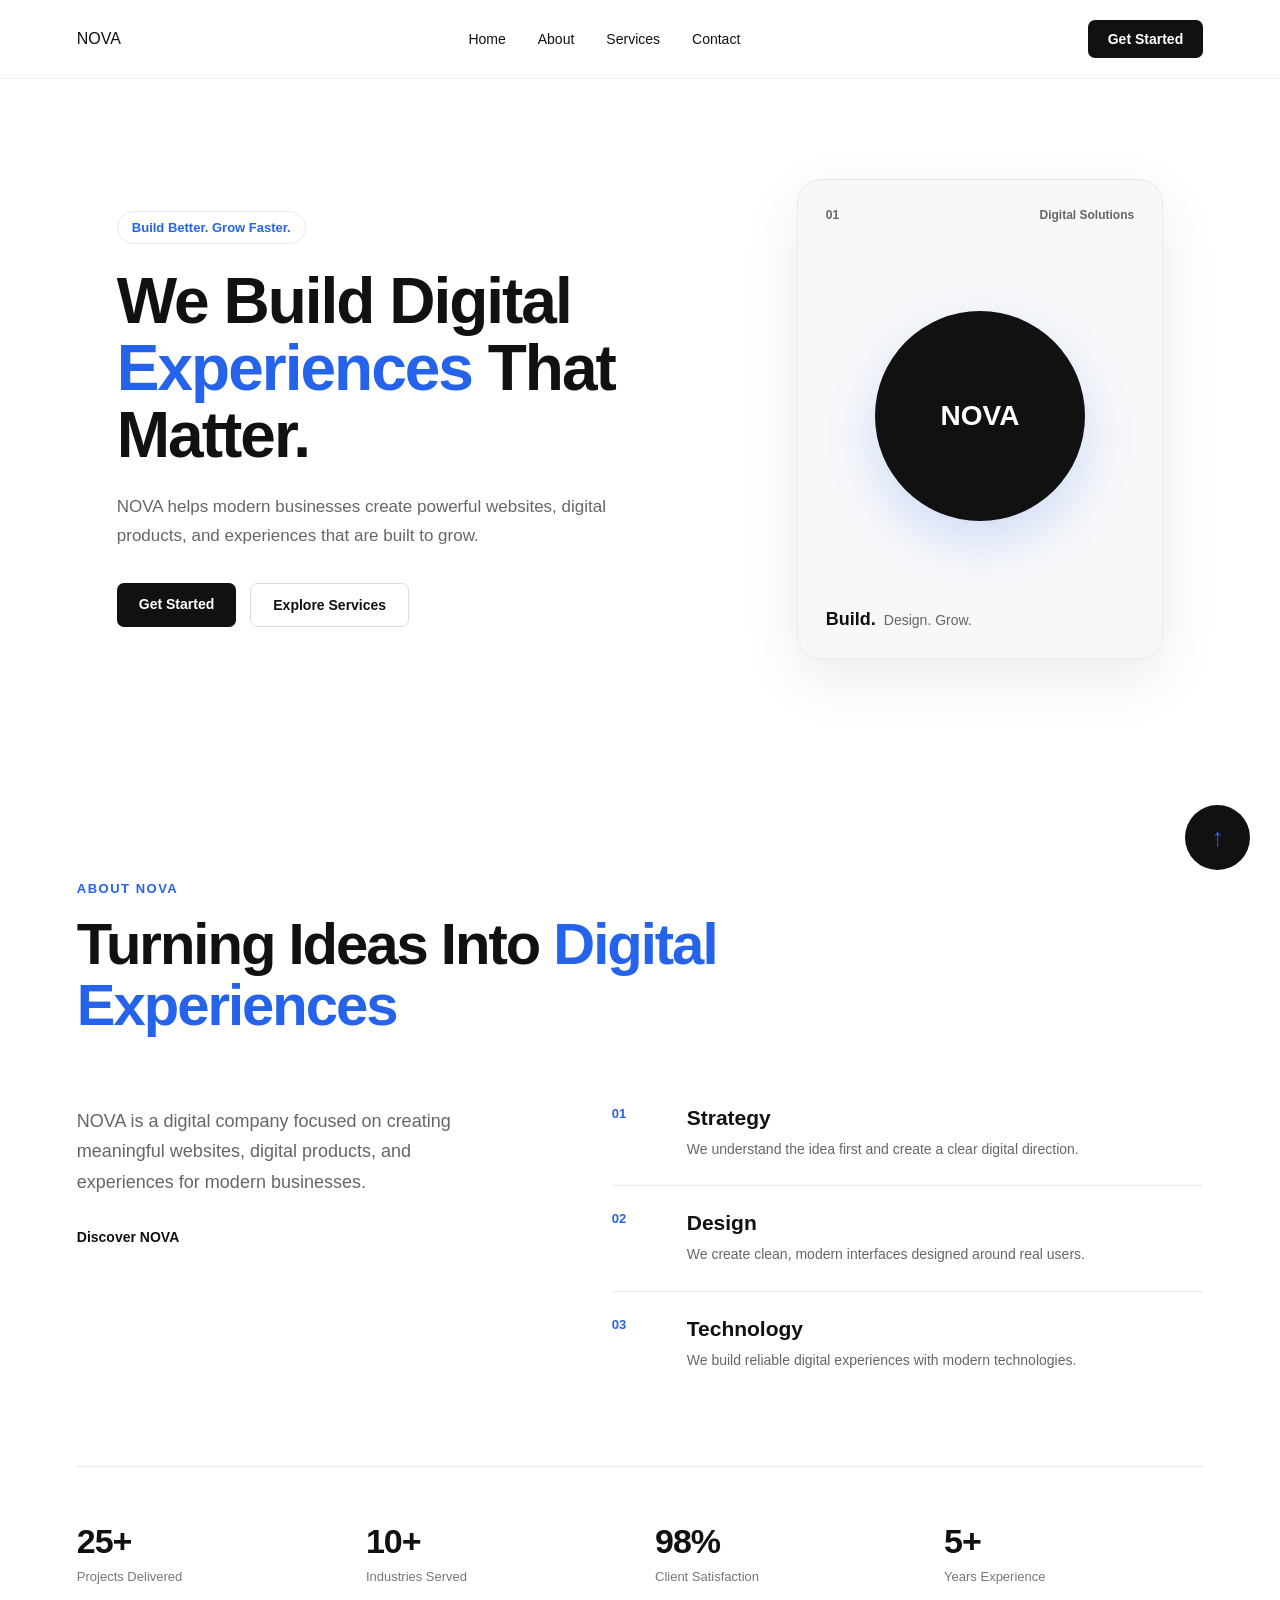
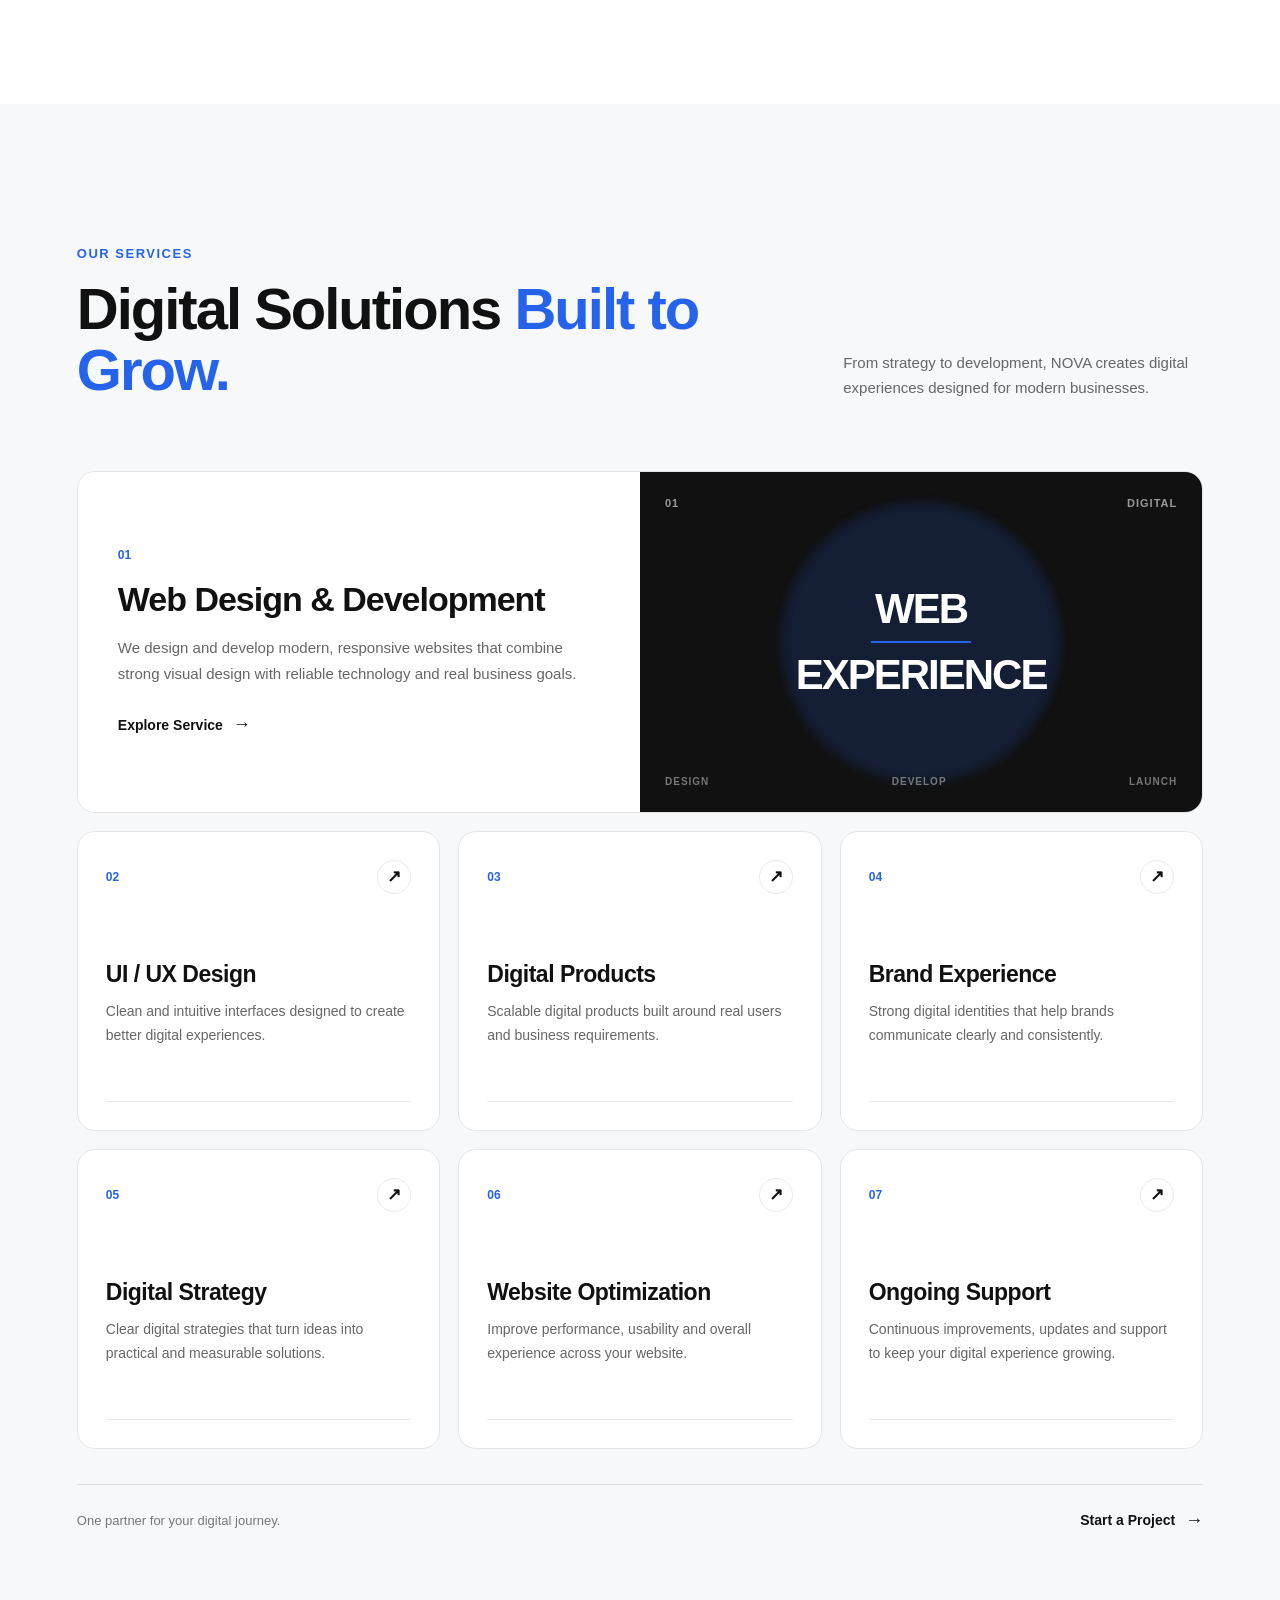
==== commit d4e1666e: "Service section" ====
--- a/nova.html
+++ b/nova.html
@@ -1,220 +1,400 @@
 <!DOCTYPE html>
 <html lang="en">
+
 <head>
     <meta charset="UTF-8">
     <meta name="viewport" content="width=device-width, initial-scale=1.0">
     <title>NOVA</title>
     <link rel="stylesheet" href="nova.css">
 </head>
+
 <body>
+
+    <!-- Header -->
+
     <header class="header">
+
         <nav class="navbar" id="navbar">
-            <div class="logo" id="logo">NOVA</div>
+
+            <div class="logo">
+                NOVA
+            </div>
+
             <ul class="nav-links">
-                <li><a href="#home">Home</a></li>
-                <li><a href="#About">About</a></li>
-                <li><a href="#Services">Services</a></li>
-                <li><a href="#Contact">Contact</a></li>
+
+                <li>
+                    <a href="#home">Home</a>
+                </li>
+
+                <li>
+                    <a href="#about">About</a>
+                </li>
+
+                <li>
+                    <a href="#services">Services</a>
+                </li>
+
+                <li>
+                    <a href="#">Contact</a>
+                </li>
+
             </ul>
-            <button class="button">Get Started</button>
+
+            <button class="btn">
+                Get Started
+            </button>
+
         </nav>
+
     </header>
 
+
+    <!-- Hero Section -->
+
     <main>
+
         <section class="hero" id="home">
+
+            <!-- Hero Content -->
+
             <div class="hero-content">
+
                 <span class="hero-badge">
-                    Built Better. Grow Faster.
+                    Build Better. Grow Faster.
                 </span>
-                
+
                 <h1>
                     We Build Digital
                     <span>Experiences</span>
                     That Matter.
                 </h1>
-                <p>Nova helps modern businesses create powerful website, digital products, & experiences that are built to grow.</p>
-
-                <div class="hero-button">
+
+                <p>
+                    NOVA helps modern businesses create powerful websites,
+                    digital products, and experiences that are built to grow.
+                </p>
+
+                <div class="hero-buttons">
+
                     <a href="#" class="hero-btn primary-btn">
                         Get Started
                     </a>
 
-                    <a href="#" class="hero-btn secondary-btn">Explore Services</a>
-                </div>
+                    <a href="#" class="hero-btn secondary-btn">
+                        Explore Services
+                    </a>
+
+                </div>
+
             </div>
+
+
+            <!-- Hero Visual -->
+
             <div class="hero-visual">
+
                 <div class="visual-card">
+
                     <div class="visual-top">
-                        <span>01</span>
-                        <span>Digital Solutions</span>
-                    </div>
-                    <div class="visual-circle" id="fNova">
-                        Nova
-                    </div>
+
+                        <span>
+                            01
+                        </span>
+
+                        <span>
+                            Digital Solutions
+                        </span>
+
+                    </div>
+
+                    <div class="visual-circle">
+                        NOVA
+                    </div>
+
                     <div class="visual-bottom">
+
                         <strong>
-                            Build
+                            Build.
                         </strong>
+
                         <span>
-                            Design Grow
-                        </span>
-                    </div>
-                </div>
+                            Design. Grow.
+                        </span>
+
+                    </div>
+
+                </div>
+
             </div>
+
         </section>
-        <section class="about" id="About">
+
+
+        <!-- About Section -->
+
+        <section class="about" id="about">
+
             <div class="about-container">
+
+                <!-- About Header -->
+
                 <div class="about-header">
+
                     <span class="about-label">
                         ABOUT NOVA
                     </span>
+
                     <h2>
                         Turning Ideas Into
-                        <span>Digital Experience</span>
+                        <span>Digital Experiences</span>
                     </h2>
-                </div>
+
+                </div>
+
+
+                <!-- About Main -->
+
                 <div class="about-main">
+
+                    <!-- About Intro -->
+
                     <div class="about-intro">
+
                         <p>
-                        NOVA is a digital comapny focused on creating meaningful website, digital product , & experiences for modern businesses.
+                            NOVA is a digital company focused on creating
+                            meaningful websites, digital products, and
+                            experiences for modern businesses.
                         </p>
-                        <a href="#" class="about-link"> Disover Nova</a>
-                    </div>
+
+                        <a href="#" class="about-link">
+                            Discover NOVA
+                        </a>
+
+                    </div>
+
+
+                    <!-- About Features -->
 
                     <div class="about-features">
+
                         <div class="about-feature">
+
                             <span class="feature-number">
                                 01
                             </span>
+
                             <div>
+
                                 <h3>
                                     Strategy
                                 </h3>
+
                                 <p>
-                                        We creates clean, modern interfaces designed around real user.
+                                    We understand the idea first and create
+                                    a clear digital direction.
                                 </p>
+
                             </div>
-                        </div>
+
+                        </div>
+
                         <div class="about-feature">
+
                             <span class="feature-number">
                                 02
                             </span>
+
                             <div>
+
                                 <h3>
                                     Design
                                 </h3>
+
                                 <p>
-                                    We creates clean, modern inetrfaces designed around real world.
+                                    We create clean, modern interfaces
+                                    designed around real users.
                                 </p>
+
                             </div>
-                        </div>
+
+                        </div>
+
                         <div class="about-feature">
+
                             <span class="feature-number">
                                 03
                             </span>
+
                             <div>
+
                                 <h3>
-                                    Technologies
+                                    Technology
                                 </h3>
+
                                 <p>
-                                    We build realiable digital eaxperience with modern technologies.
+                                    We build reliable digital experiences
+                                    with modern technologies.
                                 </p>
+
                             </div>
-                        </div>
-                    </div>
-                </div>
+
+                        </div>
+
+                    </div>
+
+                </div>
+
+
+                <!-- About Stats -->
+
                 <div class="about-stats">
+
                     <div class="about-stat">
+
                         <strong>
                             25+
                         </strong>
+
                         <span>
-                            Project Deliverd
-                        </span>
-                    </div>
+                            Projects Delivered
+                        </span>
+
+                    </div>
+
                     <div class="about-stat">
+
                         <strong>
                             10+
                         </strong>
+
                         <span>
                             Industries Served
                         </span>
-                    </div>
+
+                    </div>
+
                     <div class="about-stat">
+
                         <strong>
                             98%
                         </strong>
+
                         <span>
                             Client Satisfaction
                         </span>
-                    </div>
+
+                    </div>
+
                     <div class="about-stat">
+
                         <strong>
                             5+
                         </strong>
+
                         <span>
                             Years Experience
                         </span>
-                    </div>
-                </div>
+
+                    </div>
+
+                </div>
+
             </div>
+
         </section>
-        <section class="Services" id="Services">
+
+
+        <!-- Services Section -->
+
+        <section class="services" id="services">
+
             <div class="services-container">
+
+                <!-- Services Header -->
+
                 <div class="services-header">
+
                     <div>
+
                         <span class="services-label">
                             OUR SERVICES
                         </span>
+
                         <h2>
-                            Digital Solution
-                            <span> Built to Grow.</span>
+                            Digital Solutions
+                            <span>Built to Grow.</span>
                         </h2>
-                    </div>
-                    <p class="Services-intro">
-                        From strategy to development , NOVA creates digital experiences designed for modern businesses.
+
+                    </div>
+
+                    <p class="services-intro">
+                        From strategy to development, NOVA creates
+                        digital experiences designed for modern businesses.
                     </p>
-                </div>
-                <div class="featured-services">
-                    <div class="feature-service-content">
+
+                </div>
+
+
+                <!-- Featured Service -->
+
+                <div class="featured-service">
+
+                    <div class="featured-service-content">
+
                         <span class="service-number">
                             01
                         </span>
+
                         <h3>
                             Web Design & Development
                         </h3>
 
                         <p>
-                            We design and develop modern, responsive website that combine strong visual design with reliable technology and real businesses goals.
+                            We design and develop modern, responsive websites
+                            that combine strong visual design with reliable
+                            technology and real business goals.
                         </p>
 
                         <a href="#" class="service-link">
-                            Explore Services
-                            <span> → </span>
+                            Explore Service
+                            <span>→</span>
                         </a>
-                    </div>
+
+                    </div>
+
+
+                    <!-- Featured Service Visual -->
+
                     <div class="featured-service-visual">
+
                         <div class="service-visual-top">
+
                             <span>
                                 01
                             </span>
+
                             <span>
                                 DIGITAL
                             </span>
-                        </div>
+
+                        </div>
+
                         <div class="service-visual-center">
+
                             <span class="visual-word">
                                 WEB
                             </span>
-                            <span class="visual-line">
-
-                            </span>
+
+                            <span class="visual-line"></span>
+
                             <span class="visual-word">
                                 EXPERIENCE
                             </span>
-                        </div>
-
-                        <div class="services-bottom">
+
+                        </div>
+
+                        <div class="service-visual-bottom">
+
                             <span>
                                 DESIGN
                             </span>
@@ -226,130 +406,236 @@
                             <span>
                                 LAUNCH
                             </span>
-                        </div>
-                    </div>
-                </div>
-                <div class="service-grid">
+
+                        </div>
+
+                    </div>
+
+                </div>
+
+
+                <!-- Services Grid -->
+
+                <div class="services-grid">
+
                     <div class="service-card">
+
                         <div class="service-card-top">
+
                             <span>
                                 02
                             </span>
-                            <span class="service-arrow"> ↗ </span>
-                        </div>
+
+                            <span class="service-arrow">
+                                ↗
+                            </span>
+
+                        </div>
+
                         <div class="service-card-content">
-                        <h3>
-                            UI / UX Design
-                        </h3>
-                        <p>
-                            Clean & Intuitive interface designed to create better digital experience.
-                        </p>
-                        </div>
-                    </div>
-
-                    <div class="service-card-line"></div>
-                </div>
-
-                <div class="service-card">
-                    <div class="service-card-top">
-                        <span> 03 </span>
-                        <span class="service-arrow"> ↗ </span>
-                    </div>
-                    <div class="service-card-content">
-                        <h3>
-                            Digital Product
-                        </h3>
-                        <p>
-                            Scalable digital products built around real user & business requirement
-                        </p>
-                    </div>
-                    <div class="service-card-line"></div>
-                </div>
-                <div class="service-card">
-                    <div class="service-card-top">
-                        <span>
-                            04
-                        </span>
-                        <span class="service-arrow">
-                            ↗
-                        </span>
-                    </div>
-                    <div class="service-card-content">
-                        <h3>
-                            Brand Experience
-                        </h3>
-                        <p>
-                            Strong Digital identities that help brands communicates clearly and consistently.
-                        </p>
-                    </div>
-                    <div class="service-card-line"></div>
-                </div>
-                <div class="service-card">
-                    <div class="service-card-top">
-                        <span>
-                            05
-                        </span>
-                        <span class="service-arrow"> ↗ </span>
-                    </div>
-                    <div class="service-card-content">
-                        <h3>
-                            Digital Strategy
-                        </h3>
-                        <p>
-                            Clearly Digital strategy that turn ideas into practical & measurable solutions.
-                        </p>
-                    </div>
-                    <div class="service-card-line"></div>
-                </div>
-                <div class="service-card">
-                    <div class="service-card-top">
-                        <span>
-                            06
-                        </span>
-                        <span class="service-arrow"> ↗ </span>
-                    </div>
-                    <div class="service-card-content">
-                        <h3>
-                            Website Optimization
-                        </h3>
-                        <p>
-                            Improve performance, usability, overall across your website.
-                        </p>
-                    </div>
-                    <div class="service-card-line"></div>
-                </div>
-                <div class="service-card">
-                    <div class="service-card-top">
-                        <span> 
-                            07
-                        </span>
-                        <span class="service-arrow"> ↗ </span>
-                    </div>
-                    <div class="service-card-content">
-                        <h3>
-                            Ongoing Support
-                        </h3>
-                        <p>
-                            Continuous improvement, updates and support to keep your digital experience growing.
-                        </p>
-                    </div>
-                    <div class="service-card-line"></div>
-                    </div>
-                </div>
-                <div class="service-bottom">
-                    <span>One partner for your digital Journey</span>
-
-                    <a href="#" class="service-bottom-link">
+
+                            <h3>
+                                UI / UX Design
+                            </h3>
+
+                            <p>
+                                Clean and intuitive interfaces designed
+                                to create better digital experiences.
+                            </p>
+
+                        </div>
+
+                        <div class="service-card-line"></div>
+
+                    </div>
+
+
+                    <div class="service-card">
+
+                        <div class="service-card-top">
+
+                            <span>
+                                03
+                            </span>
+
+                            <span class="service-arrow">
+                                ↗
+                            </span>
+
+                        </div>
+
+                        <div class="service-card-content">
+
+                            <h3>
+                                Digital Products
+                            </h3>
+
+                            <p>
+                                Scalable digital products built around
+                                real users and business requirements.
+                            </p>
+
+                        </div>
+
+                        <div class="service-card-line"></div>
+
+                    </div>
+
+
+                    <div class="service-card">
+
+                        <div class="service-card-top">
+
+                            <span>
+                                04
+                            </span>
+
+                            <span class="service-arrow">
+                                ↗
+                            </span>
+
+                        </div>
+
+                        <div class="service-card-content">
+
+                            <h3>
+                                Brand Experience
+                            </h3>
+
+                            <p>
+                                Strong digital identities that help brands
+                                communicate clearly and consistently.
+                            </p>
+
+                        </div>
+
+                        <div class="service-card-line"></div>
+
+                    </div>
+
+
+                    <div class="service-card">
+
+                        <div class="service-card-top">
+
+                            <span>
+                                05
+                            </span>
+
+                            <span class="service-arrow">
+                                ↗
+                            </span>
+
+                        </div>
+
+                        <div class="service-card-content">
+
+                            <h3>
+                                Digital Strategy
+                            </h3>
+
+                            <p>
+                                Clear digital strategies that turn ideas
+                                into practical and measurable solutions.
+                            </p>
+
+                        </div>
+
+                        <div class="service-card-line"></div>
+
+                    </div>
+
+
+                    <div class="service-card">
+
+                        <div class="service-card-top">
+
+                            <span>
+                                06
+                            </span>
+
+                            <span class="service-arrow">
+                                ↗
+                            </span>
+
+                        </div>
+
+                        <div class="service-card-content">
+
+                            <h3>
+                                Website Optimization
+                            </h3>
+
+                            <p>
+                                Improve performance, usability and overall
+                                experience across your website.
+                            </p>
+
+                        </div>
+
+                        <div class="service-card-line"></div>
+
+                    </div>
+
+
+                    <div class="service-card">
+
+                        <div class="service-card-top">
+
+                            <span>
+                                07
+                            </span>
+
+                            <span class="service-arrow">
+                                ↗
+                            </span>
+
+                        </div>
+
+                        <div class="service-card-content">
+
+                            <h3>
+                                Ongoing Support
+                            </h3>
+
+                            <p>
+                                Continuous improvements, updates and support
+                                to keep your digital experience growing.
+                            </p>
+
+                        </div>
+
+                        <div class="service-card-line"></div>
+
+                    </div>
+
+                </div>
+
+
+                <!-- Services Bottom -->
+
+                <div class="services-bottom">
+
+                    <span>
+                        One partner for your digital journey.
+                    </span>
+
+                    <a href="#" class="services-bottom-link">
                         Start a Project
-                        <span> → </span>
+                        <span>→</span>
                     </a>
-                </div>
+
+                </div>
+
             </div>
-       
-       
+
         </section>
-            <button class="Floatingbtn" onclick="goToSection()"> 
+
+
+        <button class="Floatingbtn" onclick="goToSection()"> 
            <span> ↑ </span>
+
+           
            <Style>
         @keyframes float {
             0%, 100% {
@@ -363,8 +649,11 @@
      </Style>
      
         </button>
-        
+
     </main>
+
     <script src="nova.js"></script>
+
 </body>
-</html>+
+    </html>
--- a/nova.css
+++ b/nova.css
@@ -1,58 +1,30 @@
-*{
+/* Reset */
+
+* {
     margin: 0;
     padding: 0;
     box-sizing: border-box;
 }
 
-
-body{
-    font-family: Arial,sans-serif;
+/* Body */
+
+body {
+    font-family: Arial, sans-serif;
     background: #ffffff;
     color: #111111;
 }
 
-.Floatingbtn {
-            position: fixed;
-            right: 30px;
-            bottom: 30px;
-
-            width: 65px;
-            height: 65px;
-
-            border-radius: 50%;
-            border: none;
-
-            background: #111111;
-            color: #2563eb;
-
-            font-size: 25px;
-            cursor: pointer;
-
-            display: flex;
-            justify-content: center;
-            align-items: center;
-
-            box-shadow: 0 20px 60px rgb(22, 99, 193);
-
-            z-index: 999;
-
-            animation: float 2s ease-in-out infinite;
-
-            transition: 0.3s;
-        }
-
-.Floatingbtn:hover{
-    box-shadow: 0 20px 60px #111111;
-}
-
-
-.header{
+/* Header */
+
+.header {
     width: 100%;
     padding: 20px 6%;
     border-bottom: 1px solid #eeeeee;
 }
 
-.navbar{
+/* Navbar */
+
+.navbar {
     max-width: 1200px;
     margin: auto;
     display: flex;
@@ -60,13 +32,51 @@
     justify-content: space-between;
 }
 
-.nav-links{
+/* Navigation Links */
+
+.nav-links {
     display: flex;
     gap: 32px;
     list-style: none;
 }
 
-.button{
+/* Navigation Link */
+
+.nav-links a {
+    position: relative;
+    text-decoration: none;
+    color: #111111;
+    font-size: 14px;
+    font-weight: 500;
+    transition: color 0.3s ease;
+}
+
+/* Animated Underline */
+
+.nav-links a::after {
+    content: "";
+    position: absolute;
+    left: 0;
+    bottom: -6px;
+    width: 0;
+    height: 2px;
+    background: #2563eb;
+    transition: width 0.3s ease;
+}
+
+/* Link Hover */
+
+.nav-links a:hover {
+    color: #2563eb;
+}
+
+.nav-links a:hover::after {
+    width: 100%;
+}
+
+/* Navbar Button */
+
+.btn {
     margin: 0;
     padding: 11px 20px;
     border: none;
@@ -74,58 +84,27 @@
     background: #111111;
     color: #ffffff;
     font-size: 14px;
+    font-weight: 600;
     cursor: pointer;
     transition: 0.3s ease;
 }
 
-.button:hover{
+/* Button Hover */
+
+.btn:hover {
     background: #333333;
     transform: translateY(-2px);
 }
 
-.button:active{
+/* Button Active */
+
+.btn:active {
     transform: scale(0.96);
 }
 
-.visual-circle:hover{
-    background: #333333;
-    transform: translateY(-2px);
-}
-
-.visual-circle:active{
-    transform: scale(1);
-}
-
-.nav-links a{
-    position: relative;
-    text-decoration: none;
-    color: #111111;
-    font-size: 14px;
-    font-weight: 500;
-    transition: color 0.3 ease;
-
-}
-
-.nav-links a::after{
-    content: "";
-    position: absolute;
-    left: 0;
-    bottom: -6px;
-    width: 0;
-    height: 2px;
-    background: #2563eb;
-    transition: width 0.3 ease;
-}
-
-.nav-links a:hover{
-    color: #2563eb;
-}
-
-.nav-links a:hover::after{
-    width: 100%;
-}
-
-.hero{
+/* Hero Section */
+
+.hero {
     max-width: 1200px;
     min-height: 620px;
     margin: auto;
@@ -136,23 +115,28 @@
     gap: 60px;
 }
 
-.hero-content{
+/* Hero Content */
+
+.hero-content {
     max-width: 620px;
 }
 
-.hero-badge{
+/* Hero Badge */
+
+.hero-badge {
     display: inline-block;
     margin-bottom: 24px;
     padding: 8px 14px;
     border: 1px solid #eaeaea;
     border-radius: 50px;
-    color: #ffffff;
-    font-size: 15px;
+    color: #2563eb;
+    font-size: 13px;
     font-weight: 600;
-    background-color: #111111;
-}
-
-.hero-content h1{
+}
+
+/* Hero Heading */
+
+.hero-content h1 {
     margin-bottom: 24px;
     color: #111111;
     font-size: 64px;
@@ -160,11 +144,15 @@
     letter-spacing: -2px;
 }
 
-.hero-content h1 span{
-    color: #2563eb;
-}
-
-.hero-content p{
+/* Hero Heading Highlight */
+
+.hero-content h1 span {
+    color: #2563eb;
+}
+
+/* Hero Description */
+
+.hero-content p {
     max-width: 540px;
     margin-bottom: 32px;
     color: #666666;
@@ -172,62 +160,56 @@
     line-height: 1.7;
 }
 
-.hero-button{
+/* Hero Buttons */
+
+.hero-buttons {
     display: flex;
     gap: 14px;
 }
 
-.hero-btn{
+/* Hero Button */
+
+.hero-btn {
     padding: 13px 22px;
     border-radius: 7px;
     text-decoration: none;
     font-size: 14px;
     font-weight: 600;
-    transition: 0.3 ease;
-}
-
-.primary-btn{
-    background-color: #111111;
+    transition: 0.3s ease;
+}
+
+/* Primary Button */
+
+.primary-btn {
+    background: #111111;
     color: #ffffff;
 }
-.primary-btn:hover{
+
+/* Primary Button Hover */
+
+.primary-btn:hover {
     background: #2563eb;
     transform: translateY(-2px);
 }
 
-.logo{
-    padding: 11px 20px;
+/* Secondary Button */
+
+.secondary-btn {
     border: 1px solid #dddddd;
-    border-radius: 7px;
-    background-color: #111111;
-    color: #ffffff;
-    cursor: pointer;
-}
-
-.secondary-btn{
-    border: 1px solid #dddddd;
-    color: #111111;
-    border-color: #111111;
-}
-
-.secondary-btn:hover{
-    background: #2563eb;
+    color: #111111;
+}
+
+/* Secondary Button Hover */
+
+.secondary-btn:hover {
+    border-color: #2563eb;
+    color: #2563eb;
     transform: translateY(-2px);
 }
 
-.secondary-btn{
-    border: 1px solid #dddddd;
-    color: #111111;
-    border-color: #111111;
-}
-
-.secondary-btn:hover{
-    border-color: #2563eb;
-    color: #ffffff;
-    transform: translateY(-2px);
-}
-
-.hero-visual{
+/* Hero Visual */
+
+.hero-visual {
     width: 430px;
     height: 480px;
     display: flex;
@@ -235,31 +217,24 @@
     justify-content: center;
 }
 
-.visual-card{
+/* Visual Card */
+
+.visual-card {
     width: 100%;
     height: 100%;
     padding: 28px;
     border: 1px solid #eaeaea;
     border-radius: 24px;
-    background-color: #f7f8fa;
+    background: #f7f8fa;
     display: flex;
     flex-direction: column;
     justify-content: space-between;
-    box-shadow: 0 20px 60px rgba(0, 0, 0, 0.8);
-}
-
-.visual-card:hover{
-    transform: scale(1.1);
-    transition: 2s ease;
-}
-
-.visual-card:active{
-    scale: 0.96;
-}
-
-
-
-.visual-top{
+    box-shadow: 0 20px 60px rgba(0, 0, 0, 0.08);
+}
+
+/* Visual Top */
+
+.visual-top {
     display: flex;
     justify-content: space-between;
     color: #666666;
@@ -267,7 +242,9 @@
     font-weight: 600;
 }
 
-.visual-circle{
+/* Visual Circle */
+
+.visual-circle {
     width: 210px;
     height: 210px;
     margin: auto;
@@ -280,11 +257,11 @@
     font-size: 28px;
     font-weight: 700;
     box-shadow: 0 20px 50px rgba(37, 99, 235, 0.18);
-    transition: 0.3s ease;
-    cursor: pointer;
-}
-
-.visual-bottom{
+}
+
+/* Visual Bottom */
+
+.visual-bottom {
     display: flex;
     align-items: center;
     gap: 8px;
@@ -292,48 +269,63 @@
     font-size: 14px;
 }
 
-.visual-bottom strong{
+/* Visual Bottom Strong */
+
+.visual-bottom strong {
     color: #111111;
     font-size: 18px;
 }
 
-.about{
+/* About Section */
+
+.about {
     padding: 120px 6%;
     background: #ffffff;
 }
 
-.about-container{
+/* About Container */
+
+.about-container {
     max-width: 1200px;
     margin: auto;
 }
 
-.about-header{
+/* About Header */
+
+.about-header {
     max-width: 800px;
     margin-bottom: 70px;
 }
 
-.about-label{
+/* About Label */
+
+.about-label {
     display: inline-block;
-    margin: 18px;
+    margin-bottom: 18px;
     color: #2563eb;
     font-size: 13px;
     font-weight: 700;
     letter-spacing: 1.5px;
 }
 
-.about-header h2{
+/* About Heading */
+
+.about-header h2 {
     color: #111111;
     font-size: 58px;
     line-height: 1.05;
     letter-spacing: -2px;
 }
 
-.about-header h2 span{
-    color: #2563eb;
-}
-
-
-.about-main{
+/* About Heading Highlight */
+
+.about-header h2 span {
+    color: #2563eb;
+}
+
+/* About Main */
+
+.about-main {
     display: grid;
     grid-template-columns: 1fr 1.3fr;
     gap: 80px;
@@ -341,18 +333,24 @@
     border-bottom: 1px solid #eaeaea;
 }
 
-.about-intro{
+/* About Intro */
+
+.about-intro {
     max-width: 420px;
 }
 
-.about-intro p{
-    margin-bottom : 30px;
+/* About Intro Text */
+
+.about-intro p {
+    margin-bottom: 30px;
     color: #666666;
     font-size: 18px;
     line-height: 1.7;
 }
 
-.about-link{
+/* About Link */
+
+.about-link {
     display: inline-flex;
     align-items: center;
     gap: 10px;
@@ -363,18 +361,22 @@
     transition: 0.3s ease;
 }
 
-.about-link:hover{
-    color: #2563eb;
-}
-
-
-.about-features{
+/* About Link Hover */
+
+.about-link:hover {
+    color: #2563eb;
+}
+
+/* About Features */
+
+.about-features {
     display: flex;
     flex-direction: column;
 }
 
-
-.about-feature{
+/* About Feature */
+
+.about-feature {
     display: grid;
     grid-template-columns: 55px 1fr;
     gap: 20px;
@@ -383,99 +385,117 @@
     transition: 0.3s ease;
 }
 
-
-.about-feature:first-child{
+/* First Feature */
+
+.about-feature:first-child {
     padding-top: 0;
 }
 
-.about-feature:last-child{
+/* Last Feature */
+
+.about-feature:last-child {
     border-bottom: none;
 }
 
-
-.feature-number{
+/* Feature Number */
+
+.feature-number {
     color: #2563eb;
     font-size: 13px;
     font-weight: 700;
 }
 
-.about-feature h3{
+/* Feature Heading */
+
+.about-feature h3 {
     margin-bottom: 8px;
     color: #111111;
     font-size: 21px;
 }
 
-
-.about-feature p{
+/* Feature Text */
+
+.about-feature p {
     max-width: 430px;
     color: #666666;
     font-size: 14px;
     line-height: 1.6;
-
-}
-
-
-.about-feature:hover{
+}
+
+/* Feature Hover */
+
+.about-feature:hover {
     transform: translateX(6px);
 }
 
-
-.about-stats{
+/* About Stats */
+
+.about-stats {
     display: grid;
-    grid-template-columns: repeat(4,1fr);
+    grid-template-columns: repeat(4, 1fr);
     gap: 30px;
-    padding: 30px;
     padding-top: 55px;
 }
 
-
-
-.about-stat{
+/* About Stat */
+
+.about-stat {
     display: flex;
     flex-direction: column;
     gap: 8px;
 }
 
-.about-stat strong{
+/* Stat Number */
+
+.about-stat strong {
     color: #111111;
     font-size: 34px;
     letter-spacing: -1px;
 }
 
-
-.about-stat span{
+/* Stat Text */
+
+.about-stat span {
     color: #777777;
     font-size: 13px;
 }
 
-.Services{
+
+
+
+/* Services Section */
+
+.services {
     padding: 140px 6%;
     background: #f7f8fa;
 }
 
-.services-container{
+.services-container {
     max-width: 1200px;
     margin: auto;
 }
 
-.services-header{
-    display: flex;
-    align-items: center;
+
+/* Services Header */
+
+.services-header {
+    display: flex;
+    align-items: flex-end;
     justify-content: space-between;
     gap: 60px;
     margin-bottom: 70px;
 }
 
-.services-label{
+.services-label {
     display: inline-block;
-    margin: 18px;
+    margin-bottom: 18px;
     color: #2563eb;
     font-size: 13px;
     font-weight: 700;
     letter-spacing: 1.5px;
 }
 
-.services-header h2{
+.services-header h2 {
     max-width: 700px;
     color: #111111;
     font-size: 58px;
@@ -483,13 +503,11 @@
     letter-spacing: -2px;
 }
 
-
-.services-header h2 span{
-    color:#2563eb;
-}
-
-
-.Services-intro{
+.services-header h2 span {
+    color: #2563eb;
+}
+
+.services-intro {
     max-width: 360px;
     color: #666666;
     font-size: 15px;
@@ -497,35 +515,40 @@
 }
 
 
-.featured-services{
+
+
+
+
+
+/* Featured Service */
+
+.featured-service {
     display: grid;
     grid-template-columns: 1fr 1fr;
-    gap: 18px;
+    gap: 0;
+    border: 1px solid #e5e5e5;
+    border-radius: 18px;
+    overflow: hidden;
     margin-bottom: 18px;
 }
 
-
-.feature-service-content{
+.featured-service-content {
     min-height: 340px;
     padding: 40px;
-    border: 1px solid #e5e5e5;
-    border-radius: 18px;
     background: #ffffff;
     display: flex;
     flex-direction: column;
     justify-content: center;
 }
 
-
-.service-number{
+.service-number {
     margin-bottom: 18px;
     color: #2563eb;
     font-size: 12px;
     font-weight: 700;
 }
 
-
-.feature-service-content h3{
+.featured-service-content h3 {
     max-width: 500px;
     margin-bottom: 16px;
     color: #111111;
@@ -534,8 +557,7 @@
     letter-spacing: -1px;
 }
 
-
-.feature-service-content p{
+.featured-service-content p {
     max-width: 500px;
     margin-bottom: 28px;
     color: #666666;
@@ -543,8 +565,7 @@
     line-height: 1.7;
 }
 
-
-.service-link{
+.service-link {
     display: inline-flex;
     align-items: center;
     gap: 10px;
@@ -556,27 +577,27 @@
     transition: 0.3s ease;
 }
 
-
-.service-link:hover{
-    color: #2563eb;
-}
-
-
-.service-link span{
+.service-link:hover {
+    color: #2563eb;
+}
+
+.service-link span {
     font-size: 18px;
     transition: 0.3s ease;
 }
 
-.service-link:hover span{
+.service-link:hover span {
     transform: translateX(5px);
 }
 
 
-.featured-service-visual{
+/* Featured Service Visual */
+
+.featured-service-visual {
     min-height: 340px;
     padding: 25px;
-    border-radius: 18px;
-    background-color: #111111;
+    border-radius: 0;
+    background: #111111;
     color: #ffffff;
     display: flex;
     flex-direction: column;
@@ -585,27 +606,21 @@
     position: relative;
 }
 
-
-.featured-service-visual::before{
+.featured-service-visual::before {
     content: "";
     position: absolute;
     width: 280px;
     height: 280px;
-    bottom: 50%;
+    top: 50%;
     left: 50%;
-    transform: translate(-50%,50%);
+    transform: translate(-50%, -50%);
     border-radius: 50%;
-    background:#2563eb;
+    background: #2563eb;
     opacity: 0.16;
     filter: blur(5px);
 }
 
-.featured-service-visual:hover{
-    transform: translateY(-2px);
-    cursor: pointer;
-}
-
-.service-visual-top{
+.service-visual-top {
     position: relative;
     z-index: 1;
     display: flex;
@@ -616,8 +631,7 @@
     letter-spacing: 1px;
 }
 
-
-.service-visual-center{
+.service-visual-center {
     position: relative;
     z-index: 1;
     display: flex;
@@ -627,23 +641,20 @@
     gap: 8px;
 }
 
-
-.visual-word{
+.visual-word {
     color: #ffffff;
     font-size: 42px;
     font-weight: 800;
     letter-spacing: -2px;
 }
 
-
-.visual-line{
+.visual-line {
     width: 100px;
     height: 2px;
     background: #2563eb;
 }
 
-
-.services-bottom{
+.service-visual-bottom {
     position: relative;
     z-index: 1;
     display: flex;
@@ -652,4 +663,175 @@
     font-size: 10px;
     font-weight: 600;
     letter-spacing: 1px;
-}+    }
+
+
+
+
+
+
+.services-grid {
+    display: grid;
+    grid-template-columns: repeat(3, 1fr);
+    gap: 18px;
+}
+
+.service-card {
+    min-height: 300px;
+    padding: 28px;
+    border: 1px solid #e5e5e5;
+    border-radius: 18px;
+    background: #ffffff;
+    display: flex;
+    flex-direction: column;
+    justify-content: space-between;
+    transition: 0.25s ease;
+}
+
+.service-card:hover {
+    border-color: #2563eb;
+    transform: translateY(-6px);
+    box-shadow: 0 18px 45px rgba(0, 0, 0, 0.07);
+}
+
+
+.service-card-top {
+    display: flex;
+    align-items: center;
+    justify-content: space-between;
+    color: #2563eb;
+    font-size: 12px;
+    font-weight: 700;
+}
+
+
+.service-arrow {
+    width: 34px;
+    height: 34px;
+    border: 1px solid #eaeaea;
+    border-radius: 50%;
+    display: flex;
+    align-items: center;
+    justify-content: center;
+    color: #111111;
+    font-size: 17px;
+    transition: 0.3s ease;
+}
+
+
+.service-card:hover .service-arrow {
+    border-color: #2563eb;
+    background: #2563eb;
+    color: #ffffff;
+    transform: rotate(45deg);
+}
+
+.service-card-content {
+    padding: 45px 0 30px;
+}
+
+.service-card-content h3 {
+    margin-bottom: 12px;
+    color: #111111;
+    font-size: 23px;
+    letter-spacing: -0.5px;
+}
+
+.service-card-content p {
+    color: #666666;
+    font-size: 14px;
+    line-height: 1.7;
+}
+
+
+.service-card-line {
+    width: 100%;
+    height: 1px;
+    background: #eaeaea;
+    transition: 0.35s ease;
+}
+
+
+.service-card:hover .service-card-line {
+    width: 35%;
+    background: #2563eb;
+}
+
+
+.services-bottom {
+    margin-top: 35px;
+    padding-top: 25px;
+    border-top: 1px solid #dddddd;
+    display: flex;
+    align-items: center;
+    justify-content: space-between;
+}
+
+.services-bottom>span {
+    color: #777777;
+    font-size: 13px;
+}
+
+
+.services-bottom-link {
+    display: inline-flex;
+    align-items: center;
+    gap: 10px;
+    color: #111111;
+    text-decoration: none;
+    font-size: 14px;
+    font-weight: 700;
+    transition: 0.3s ease;
+}
+
+
+.services-bottom-link:hover {
+    color: #2563eb;
+}
+
+
+.services-bottom-link span {
+    font-size: 18px;
+    transition: 0.3s ease;
+}
+
+
+.services-bottom-link:hover span {
+    transform: translateX(5px);
+}
+
+.Floatingbtn {
+            position: fixed;
+            right: 30px;
+            bottom: 30px;
+
+            width: 65px;
+            height: 65px;
+
+            border-radius: 50%;
+            border: none;
+
+            background: #111111;
+            color: #2563eb;
+
+            font-size: 25px;
+            cursor: pointer;
+
+            display: flex;
+            justify-content: center;
+            align-items: center;
+
+            box-shadow: 0 0 20px rgba(255,255,255,0.3);
+
+            z-index: 999;
+
+            animation: float 2s ease-in-out infinite;
+
+            transition: 0.3s;
+        }
+
+.Floatingbtn:hover {
+            transform: scale(1.15);
+            box-shadow: 0 0 30px darkblue;
+            border-color: #111111;
+        }
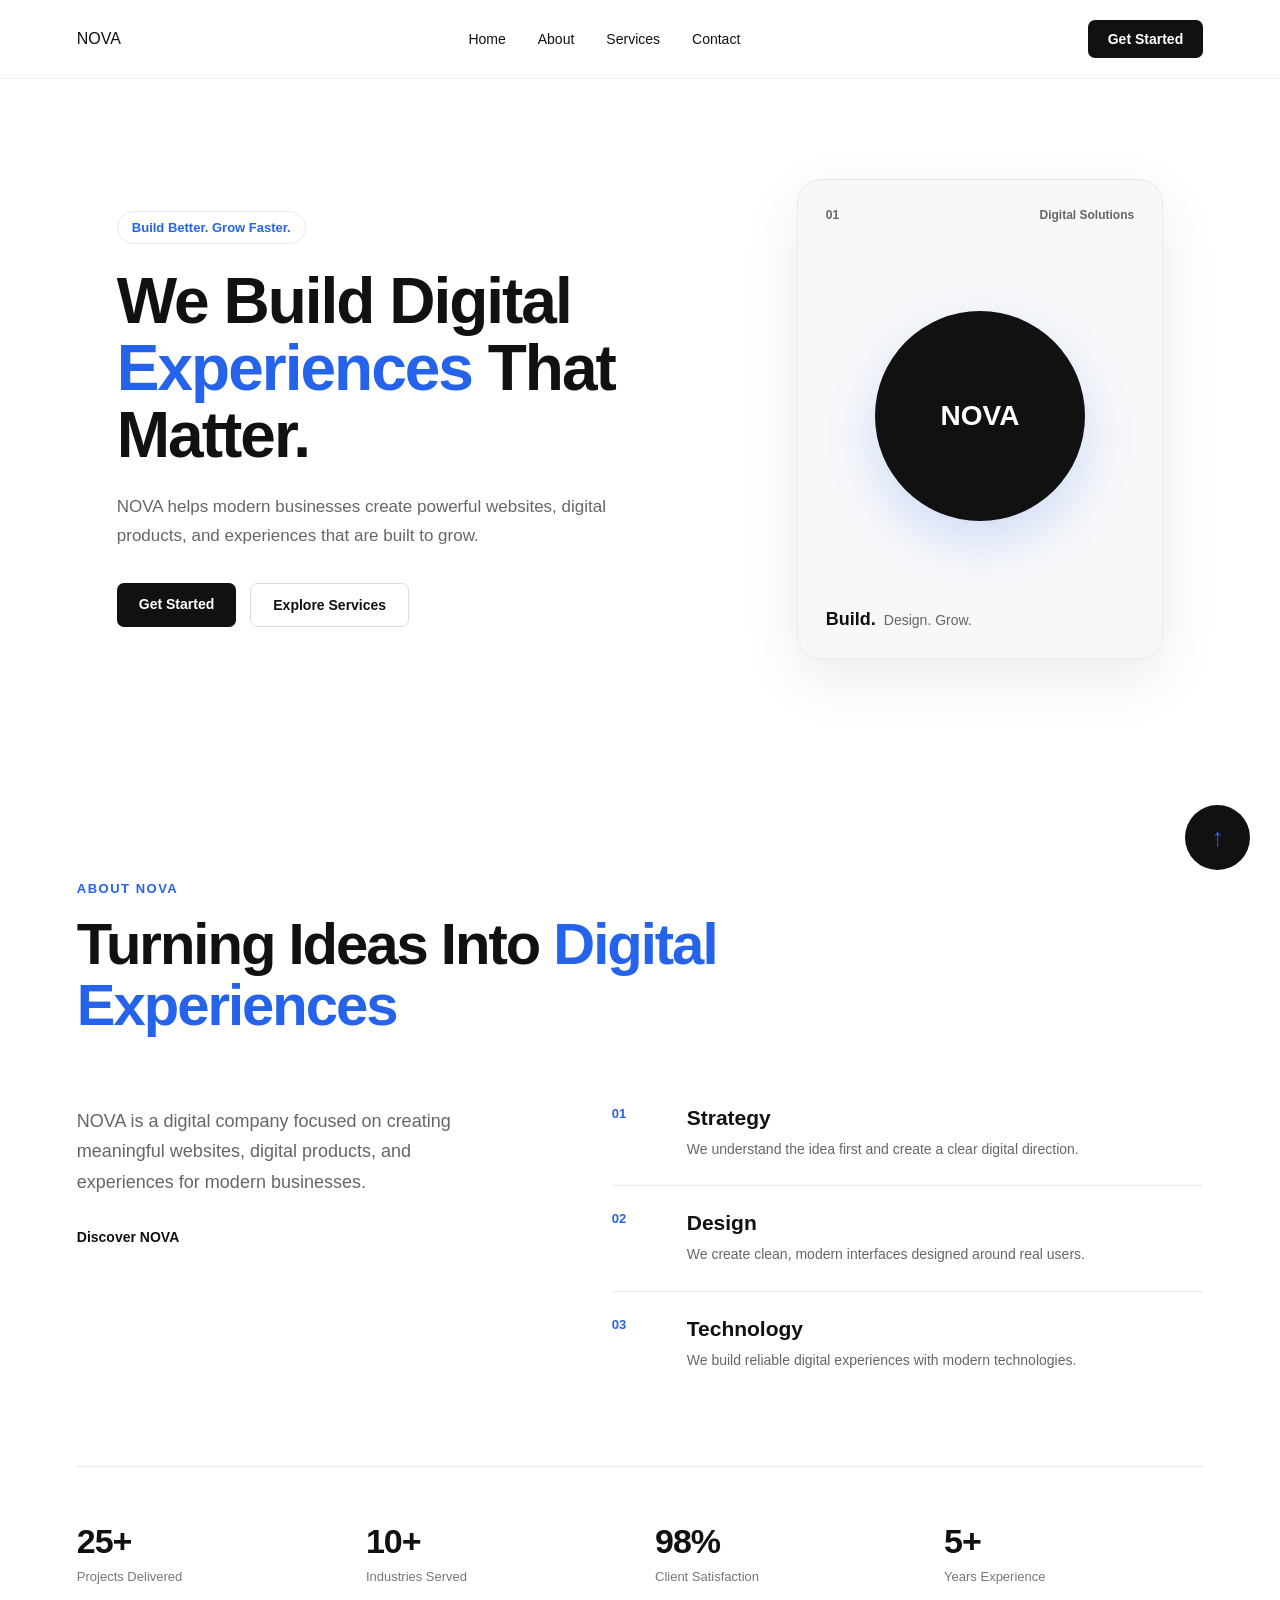
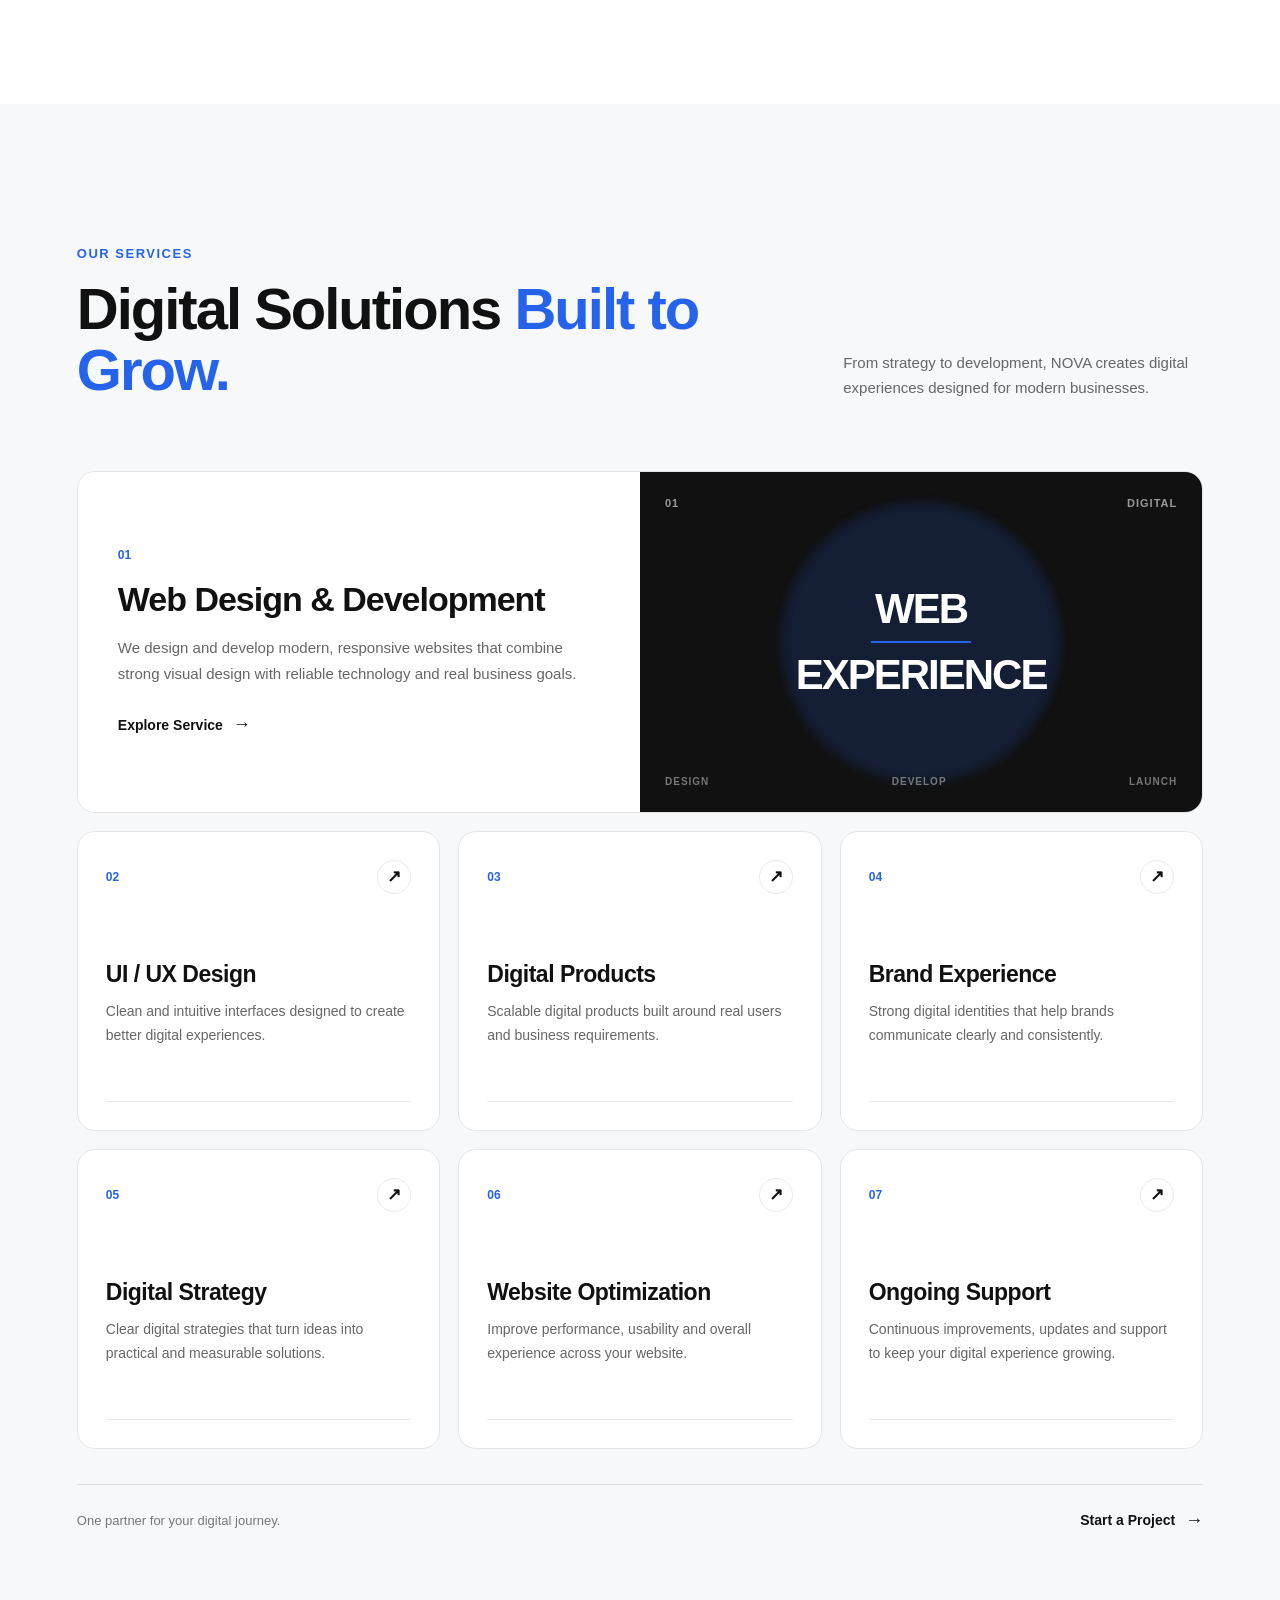
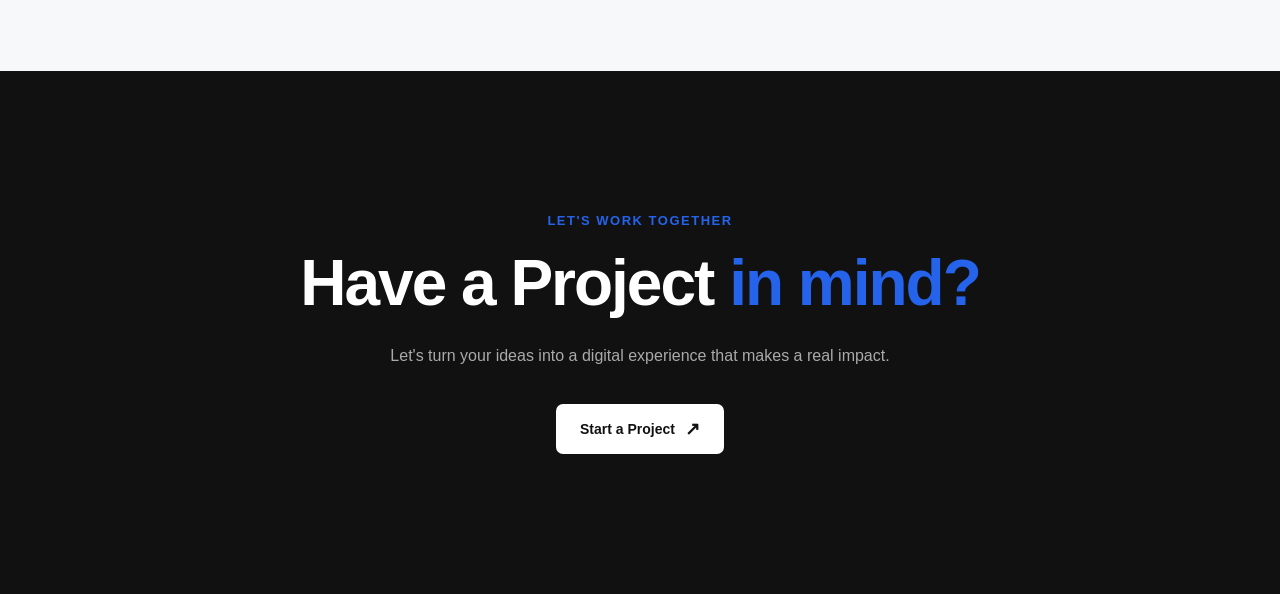
==== commit f35ba9a1: "Service-Cta-Section" ====
--- a/nova.html
+++ b/nova.html
@@ -107,7 +107,7 @@
 
                     </div>
 
-                    <div class="visual-circle">
+                    <div class="visual-circle" id="fNova">
                         NOVA
                     </div>
 
@@ -629,6 +629,28 @@
 
             </div>
 
+        </section>
+
+        <section class="Cta">
+            <div class="Cta-container">
+                <span class="Cta-label">
+                    LET'S WORK TOGETHER
+                </span>
+
+                <h2>
+                    Have a Project
+                    <span>in mind?</span>
+                </h2>
+
+                <p>
+                    Let's turn your ideas into a digital experience that makes a real impact.
+                </p>
+
+                <a href="#" class="Cta-btn">
+                    Start a Project
+                    <span> ↗ </span>
+                </a>
+            </div>
         </section>
 
 
--- a/nova.css
+++ b/nova.css
@@ -804,29 +804,20 @@
             position: fixed;
             right: 30px;
             bottom: 30px;
-
             width: 65px;
             height: 65px;
-
             border-radius: 50%;
             border: none;
-
             background: #111111;
             color: #2563eb;
-
             font-size: 25px;
             cursor: pointer;
-
             display: flex;
             justify-content: center;
             align-items: center;
-
             box-shadow: 0 0 20px rgba(255,255,255,0.3);
-
             z-index: 999;
-
             animation: float 2s ease-in-out infinite;
-
             transition: 0.3s;
         }
 
@@ -835,3 +826,82 @@
             box-shadow: 0 0 30px darkblue;
             border-color: #111111;
         }
+
+
+.Cta{
+    padding: 140px 6%;
+    background: #111111;
+    color: #ffffff;
+}
+
+.Cta-container{
+    max-width: 900px;
+    margin: auto;
+    text-align: center;
+}
+
+.Cta-label{
+    display: inline-block;
+    margin-bottom: 22px;
+    color: #2563eb;
+    font-size: 13px;
+    font-weight: 700;
+    letter-spacing: 1.5px;
+}
+
+
+.Cta-container h2{
+    margin-bottom: 25px;
+    color: #ffffff;
+    font-size: 64px;
+    line-height: 1.05;
+    letter-spacing: -2px;
+}
+
+
+.Cta-container h2 span{
+    color: #2563eb;
+}
+
+
+.Cta-container p{
+    max-width: 560px;
+    margin: 0 auto 35px;
+    color: #aaaaaa;
+    font-size: 16px;
+    line-height: 1.7;
+}
+
+
+.Cta-btn{
+    display: inline-flex;
+    align-items: center;
+    gap: 10px;
+    padding: 14px 24px;
+    border-radius: 7px;
+    background: #ffffff;
+    color: #111111;
+    text-decoration: none;
+    font-size: 14px;
+    font-weight: 700;
+    transition: 0.3s ease;
+}
+
+
+.Cta-btn:hover{
+    background: #2563eb;
+    color: #ffffff;
+    transform: translateY(-3px);
+    box-shadow:0 0 30px whitesmoke;
+}
+
+
+.Cta-btn span{
+    font-size: 18px;
+    transition: 0.3s ease;
+}
+
+
+.Cta-btn:hover span{
+    transform: rotate(45deg);
+}
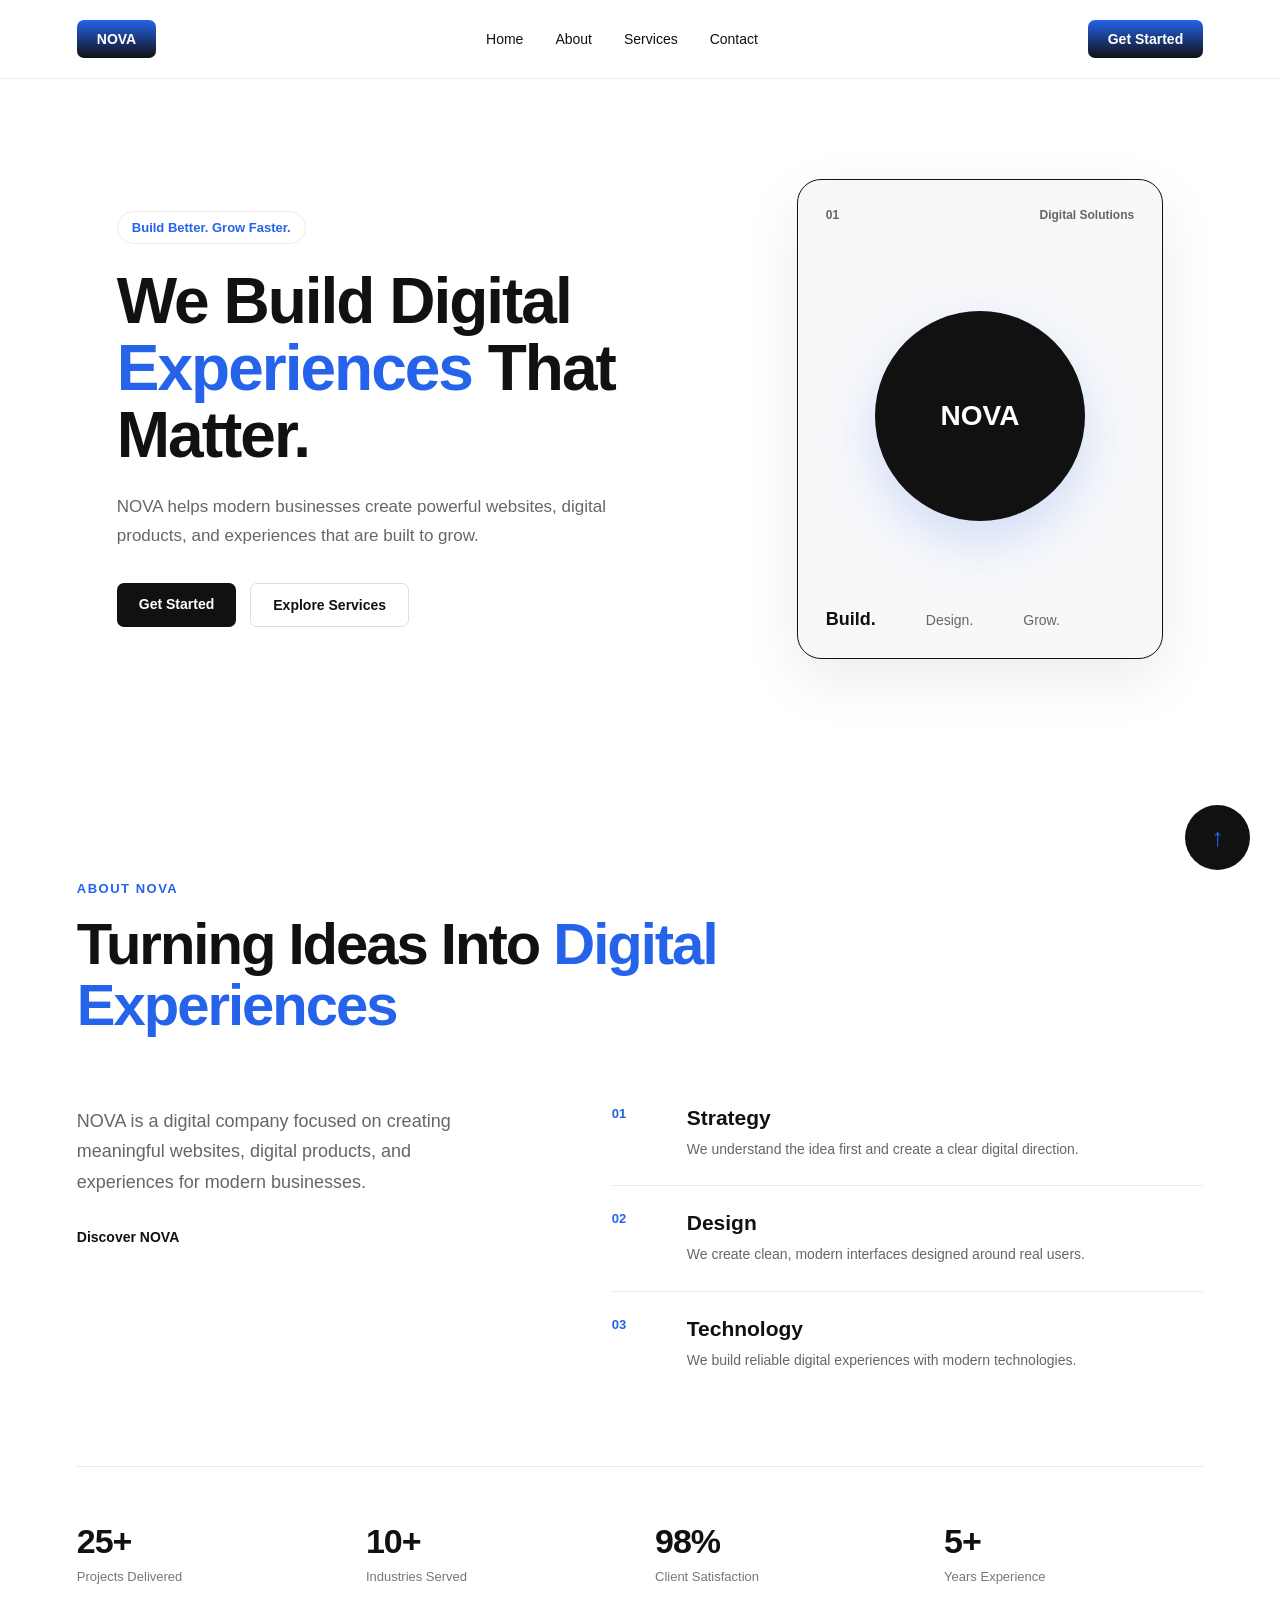
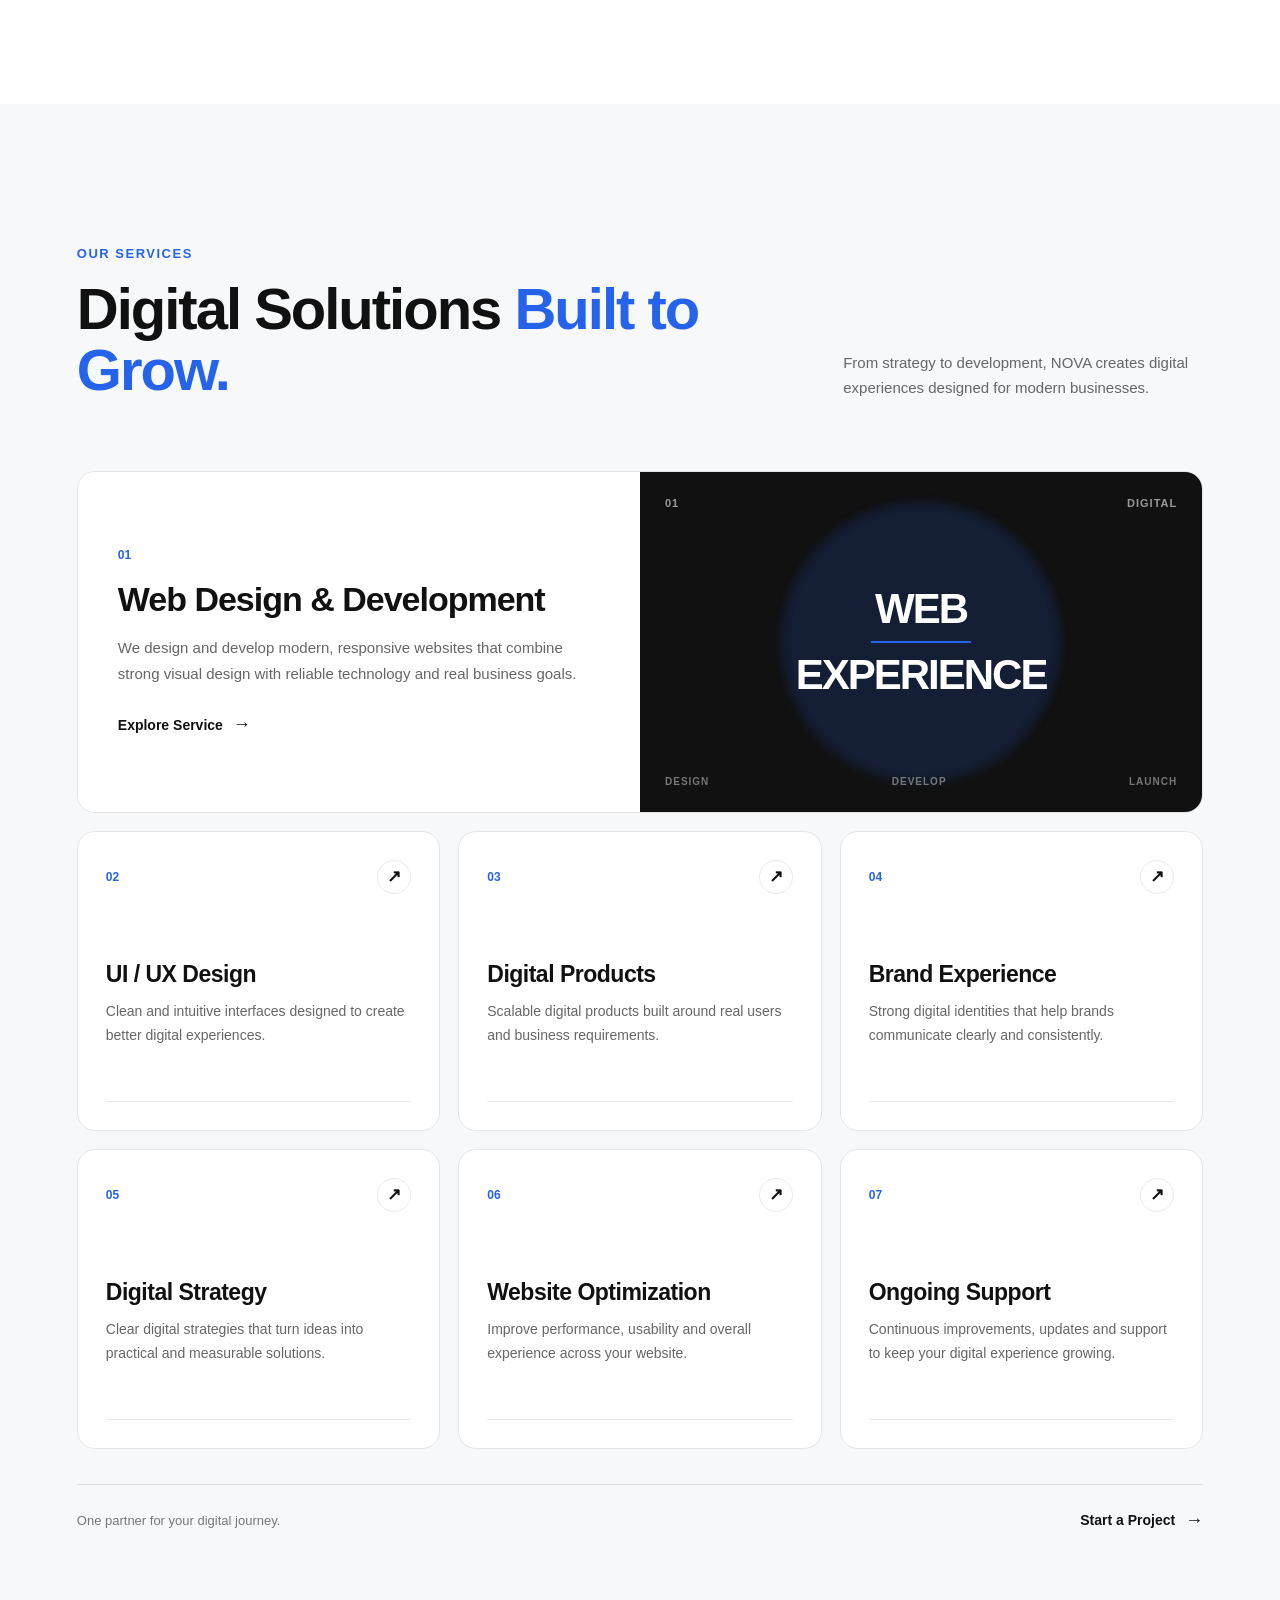
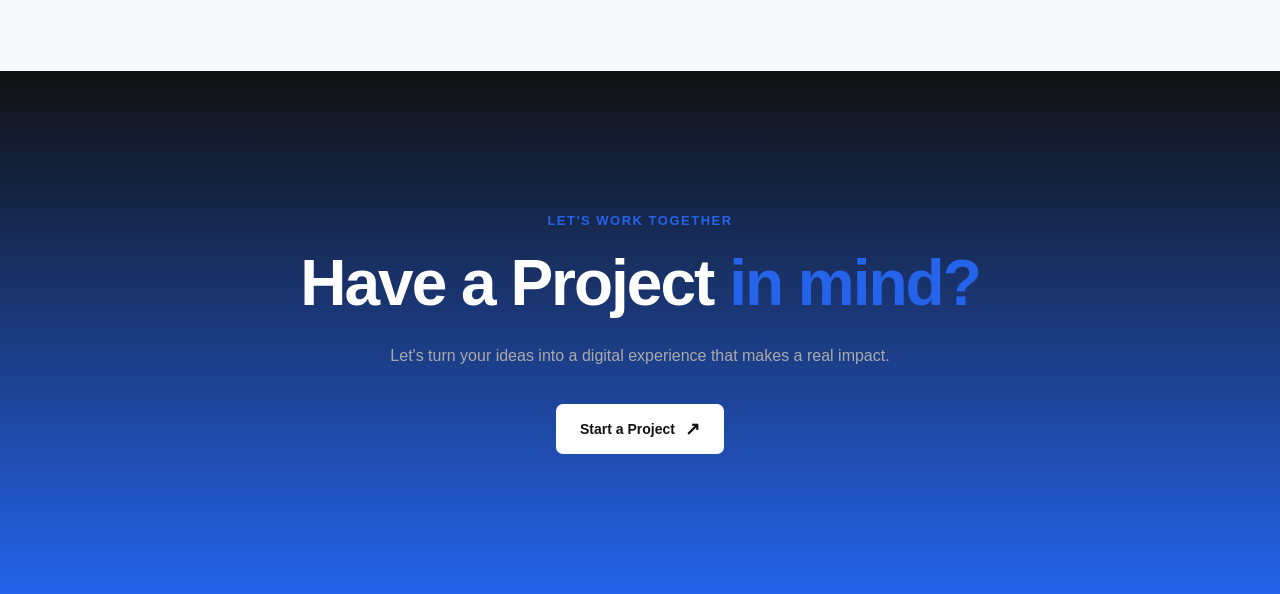
==== commit ad92a397: "Nova gradient" ====
--- a/nova.html
+++ b/nova.html
@@ -118,7 +118,11 @@
                         </strong>
 
                         <span>
-                            Design. Grow.
+                            Design.
+                        </span>
+
+                        <span>
+                            Grow.
                         </span>
 
                     </div>
--- a/nova.css
+++ b/nova.css
@@ -23,6 +23,23 @@
 }
 
 /* Navbar */
+.logo{
+     margin: 0;
+    padding: 11px 20px;
+    border: none;
+    border-radius: 7px;
+    background: #111111;
+    color: #ffffff;
+    font-size: 14px;
+    font-weight: 600;
+    cursor: pointer;
+    background: linear-gradient(#2563eb,#111111);
+}
+
+.logo:hover{
+    background: linear-gradient(#111111,#2563eb);
+}
+
 
 .navbar {
     max-width: 1200px;
@@ -81,7 +98,7 @@
     padding: 11px 20px;
     border: none;
     border-radius: 7px;
-    background: #111111;
+    background: linear-gradient(#2563eb,#111111);
     color: #ffffff;
     font-size: 14px;
     font-weight: 600;
@@ -94,6 +111,7 @@
 .btn:hover {
     background: #333333;
     transform: translateY(-2px);
+    background: linear-gradient(#111111, #2563eb);
 }
 
 /* Button Active */
@@ -188,8 +206,8 @@
 /* Primary Button Hover */
 
 .primary-btn:hover {
-    background: #2563eb;
     transform: translateY(-2px);
+    background: linear-gradient(#2563eb,#111111);
 }
 
 /* Secondary Button */
@@ -203,8 +221,9 @@
 
 .secondary-btn:hover {
     border-color: #2563eb;
-    color: #2563eb;
+    color: #ffffff;
     transform: translateY(-2px);
+    background: linear-gradient(#2563eb,#111111);
 }
 
 /* Hero Visual */
@@ -223,13 +242,28 @@
     width: 100%;
     height: 100%;
     padding: 28px;
-    border: 1px solid #eaeaea;
+    border: 1px solid #111111;
     border-radius: 24px;
     background: #f7f8fa;
     display: flex;
     flex-direction: column;
     justify-content: space-between;
     box-shadow: 0 20px 60px rgba(0, 0, 0, 0.08);
+    cursor: pointer;
+}
+
+.visual-card:hover{
+    background: linear-gradient(#2563eb, #111111);
+    transform: scale(1.2);
+    transition: 2s;
+}
+
+.visual-card:hover span{
+    color: #ffffff;
+}
+
+.visual-card:hover strong{
+    color:#ffffff
 }
 
 /* Visual Top */
@@ -259,12 +293,15 @@
     box-shadow: 0 20px 50px rgba(37, 99, 235, 0.18);
 }
 
+.visual-circle:hover{
+    background: linear-gradient(#111111, #2563eb);
+}
 /* Visual Bottom */
 
 .visual-bottom {
     display: flex;
     align-items: center;
-    gap: 8px;
+    gap: 50px;
     color: #666666;
     font-size: 14px;
 }
@@ -825,12 +862,14 @@
             transform: scale(1.15);
             box-shadow: 0 0 30px darkblue;
             border-color: #111111;
+            background: linear-gradient(#2563eb,#111111);
+            color: #eeeeee;
         }
 
 
 .Cta{
     padding: 140px 6%;
-    background: #111111;
+    background: linear-gradient(#111111,#2563eb);
     color: #ffffff;
 }
 
@@ -889,10 +928,10 @@
 
 
 .Cta-btn:hover{
-    background: #2563eb;
+    background: linear-gradient(#2563eb,#111111);
     color: #ffffff;
     transform: translateY(-3px);
-    box-shadow:0 0 30px whitesmoke;
+    box-shadow:0 0 25px white;
 }
 
 
